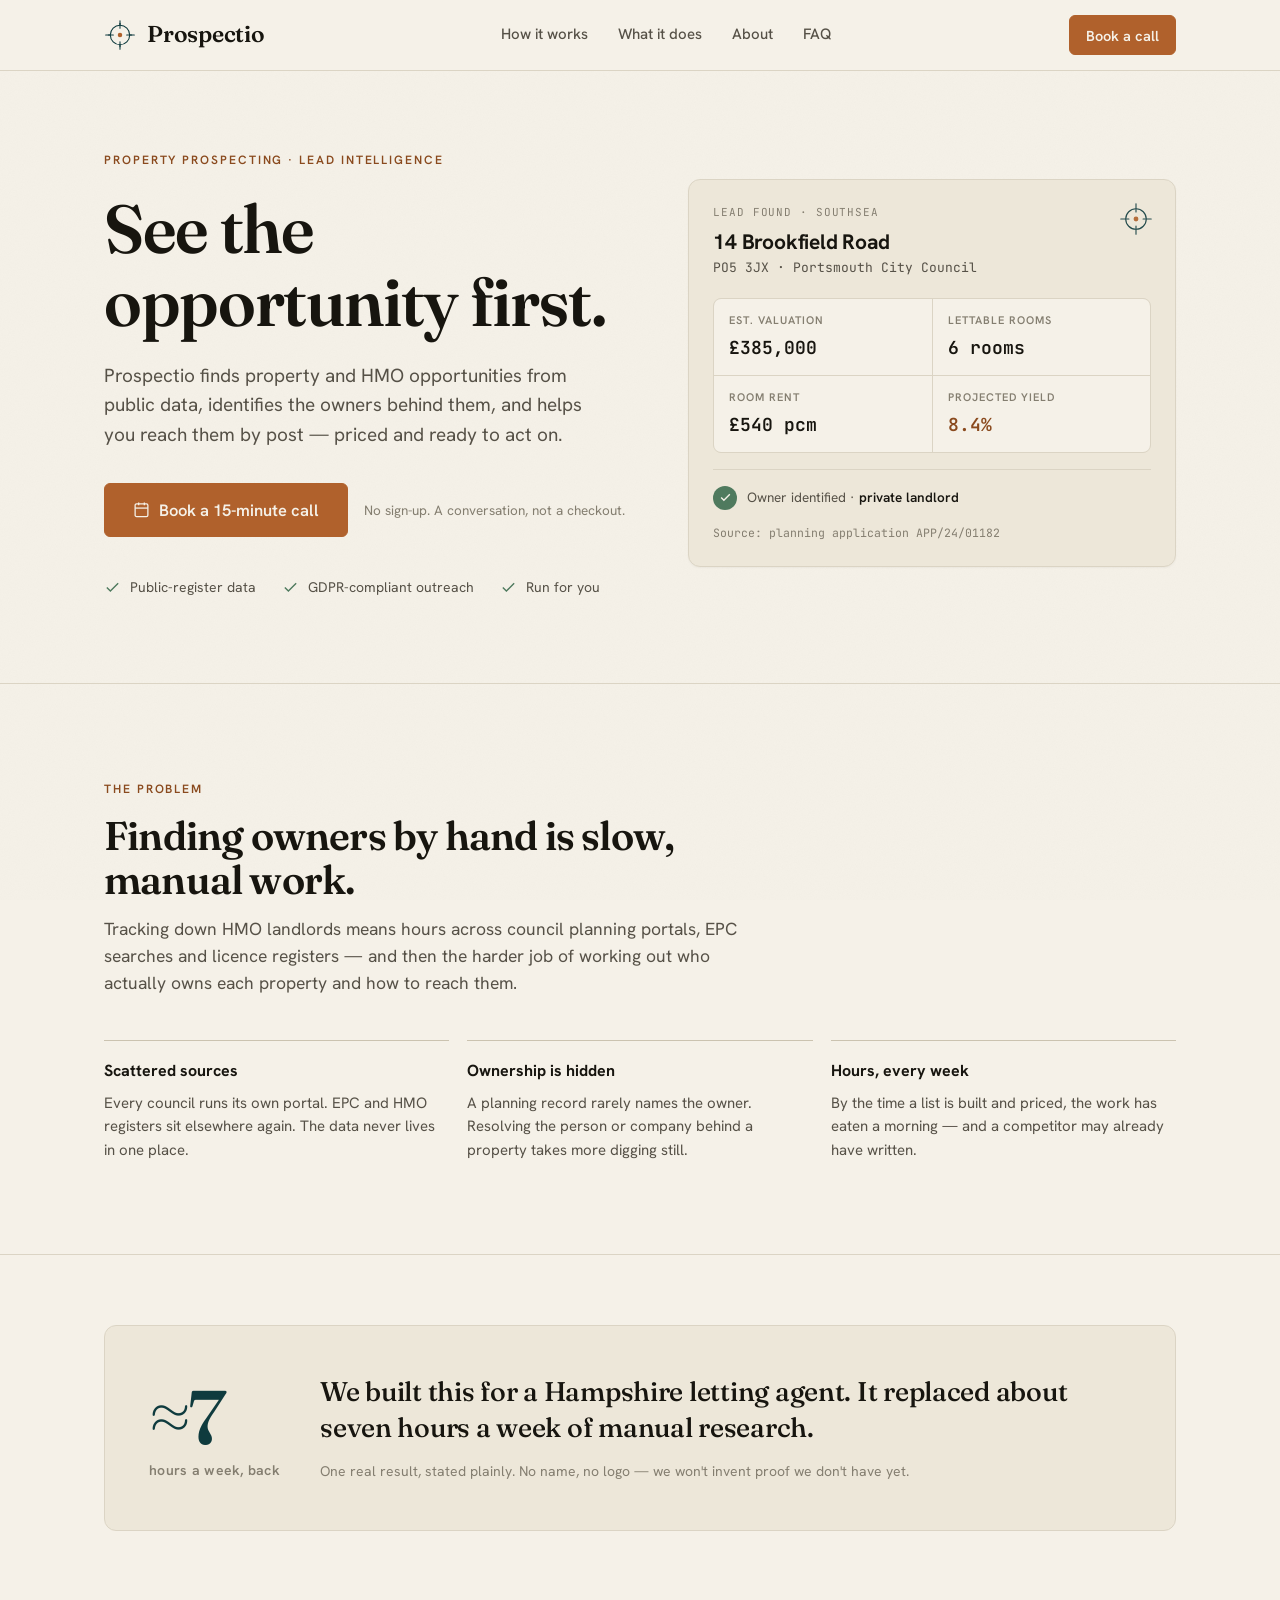
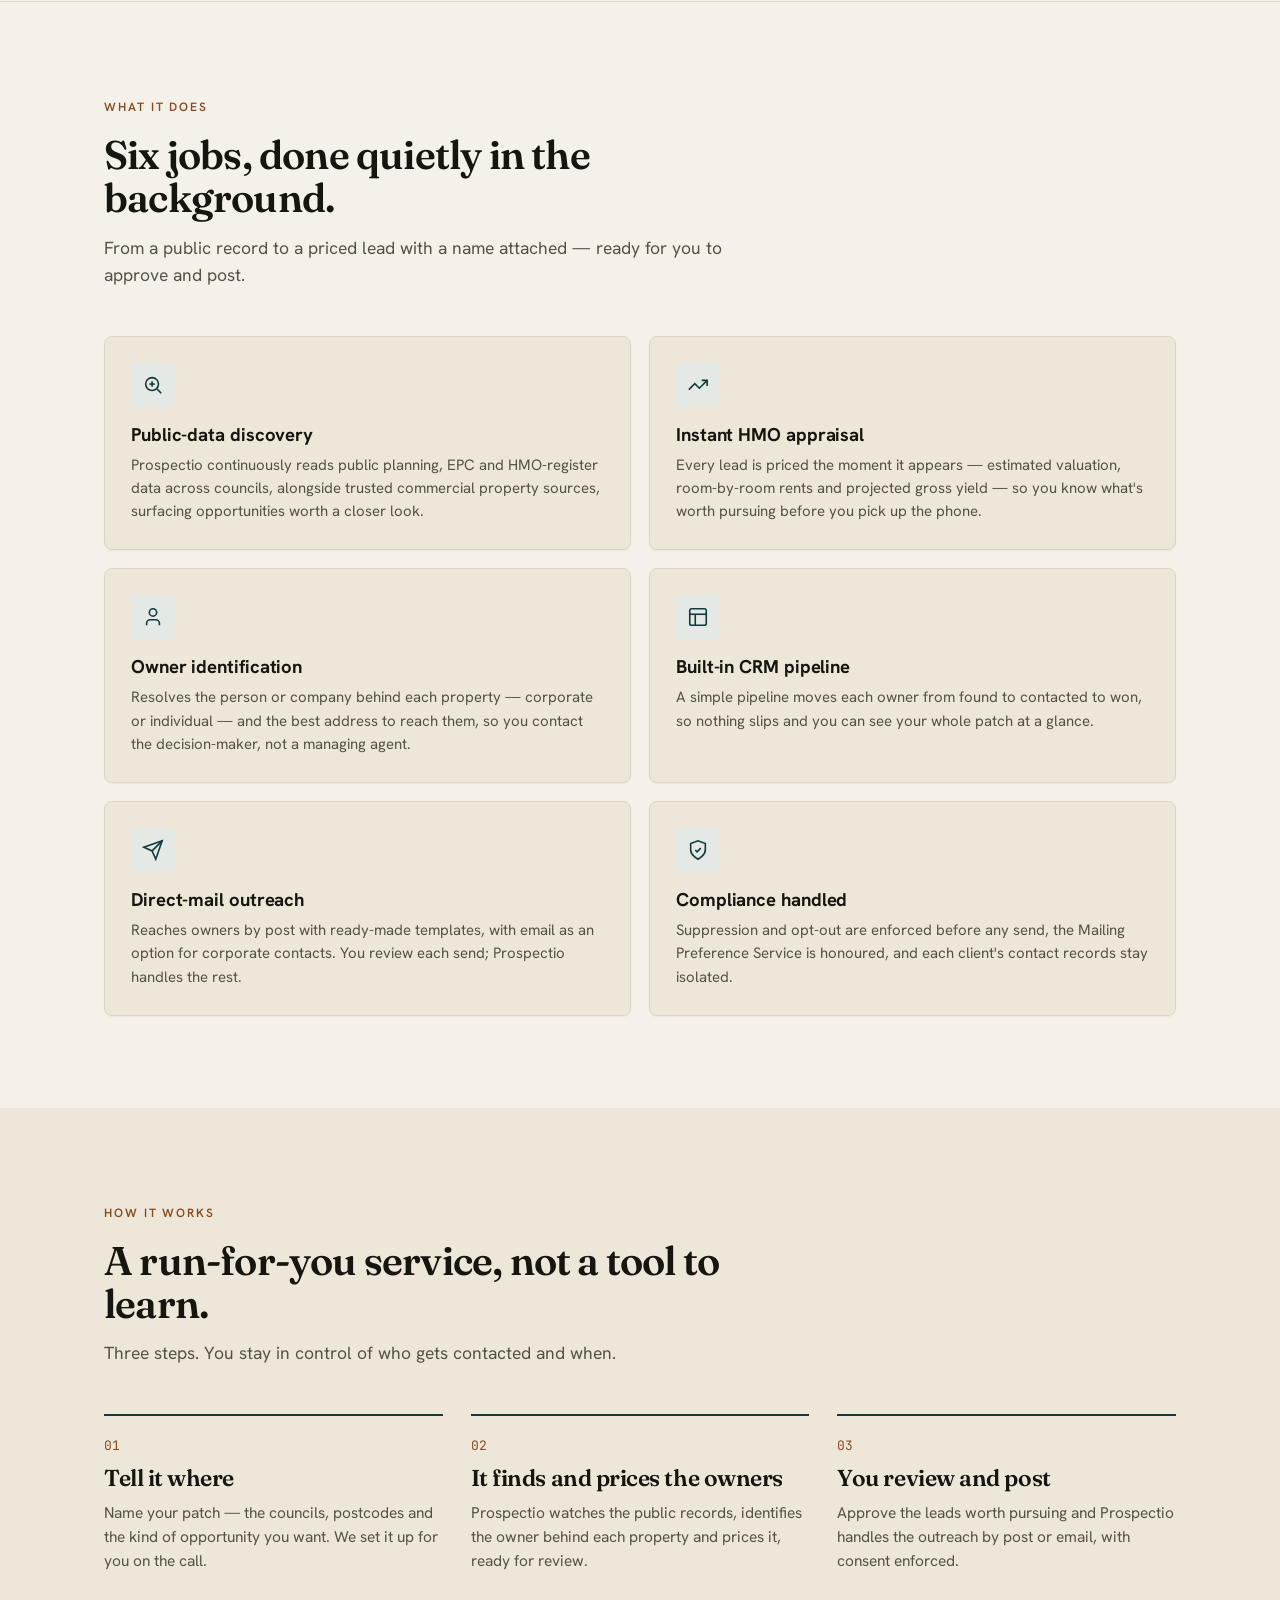
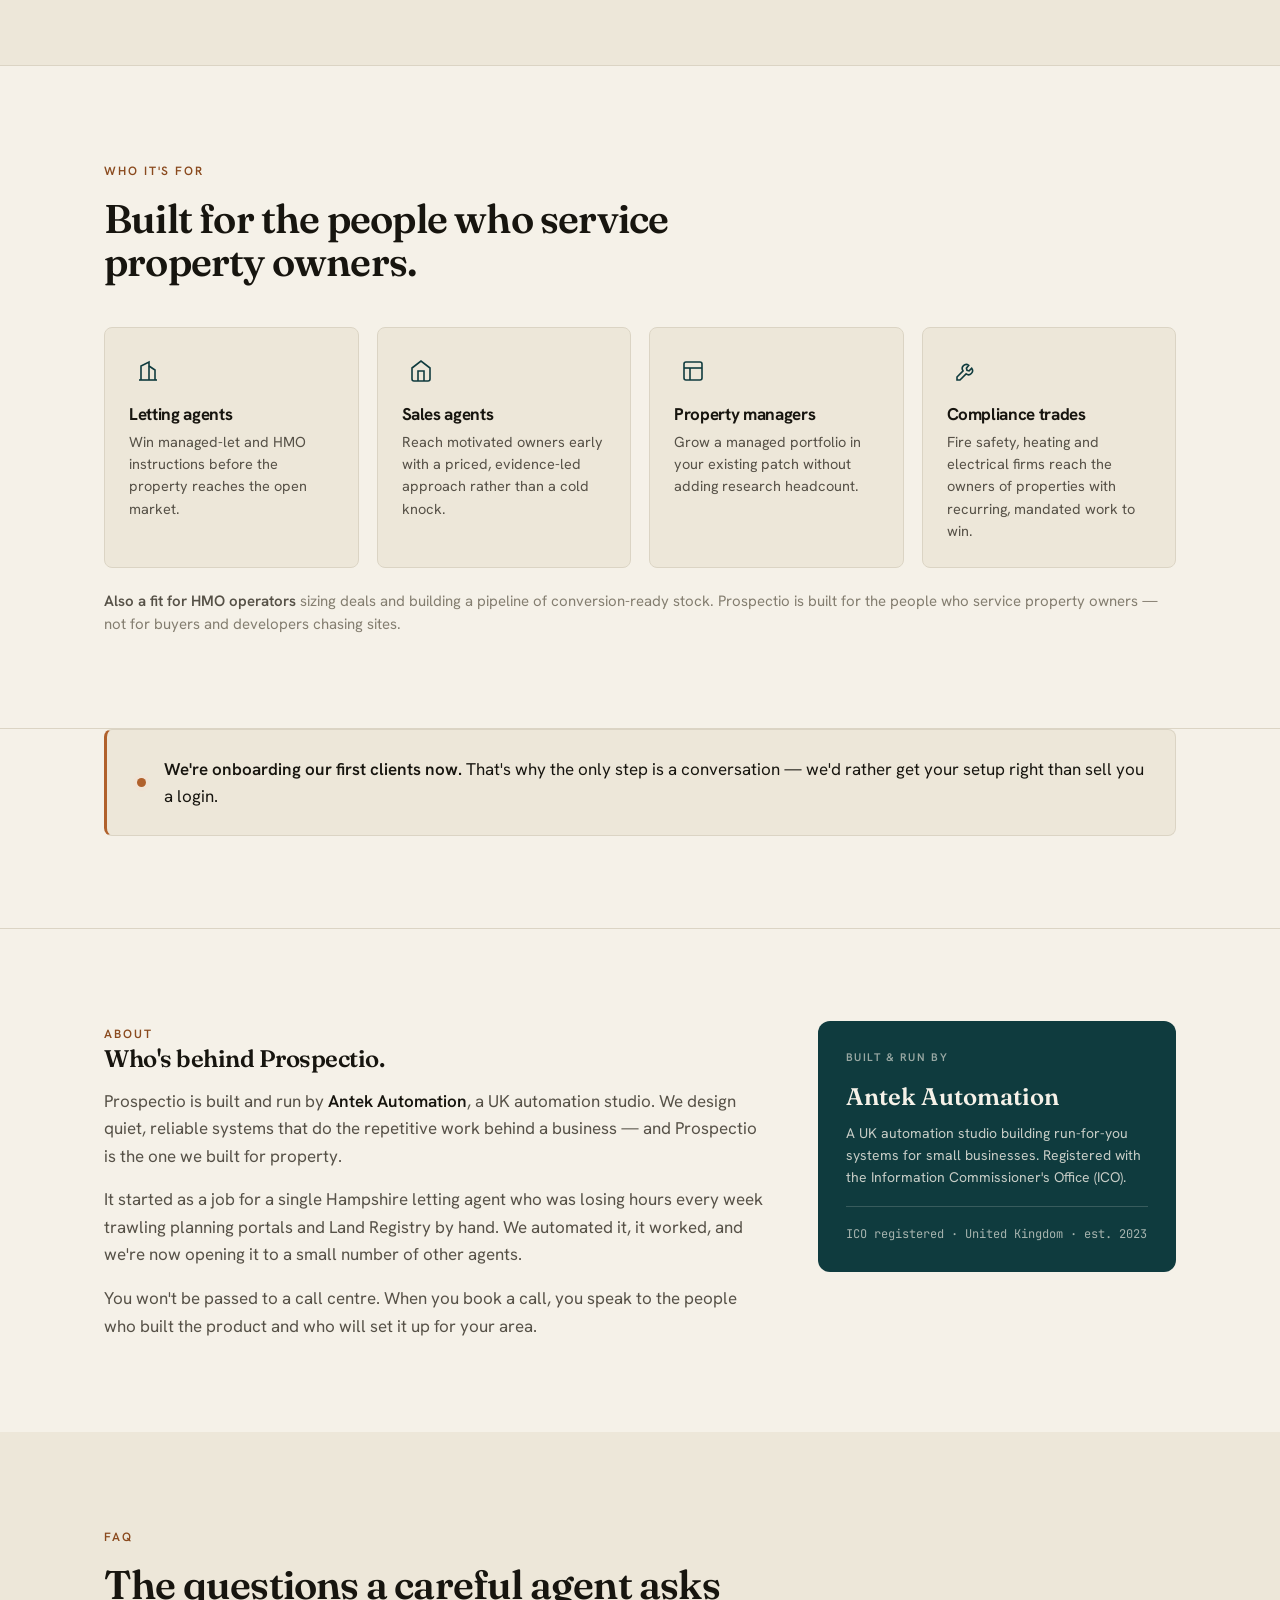
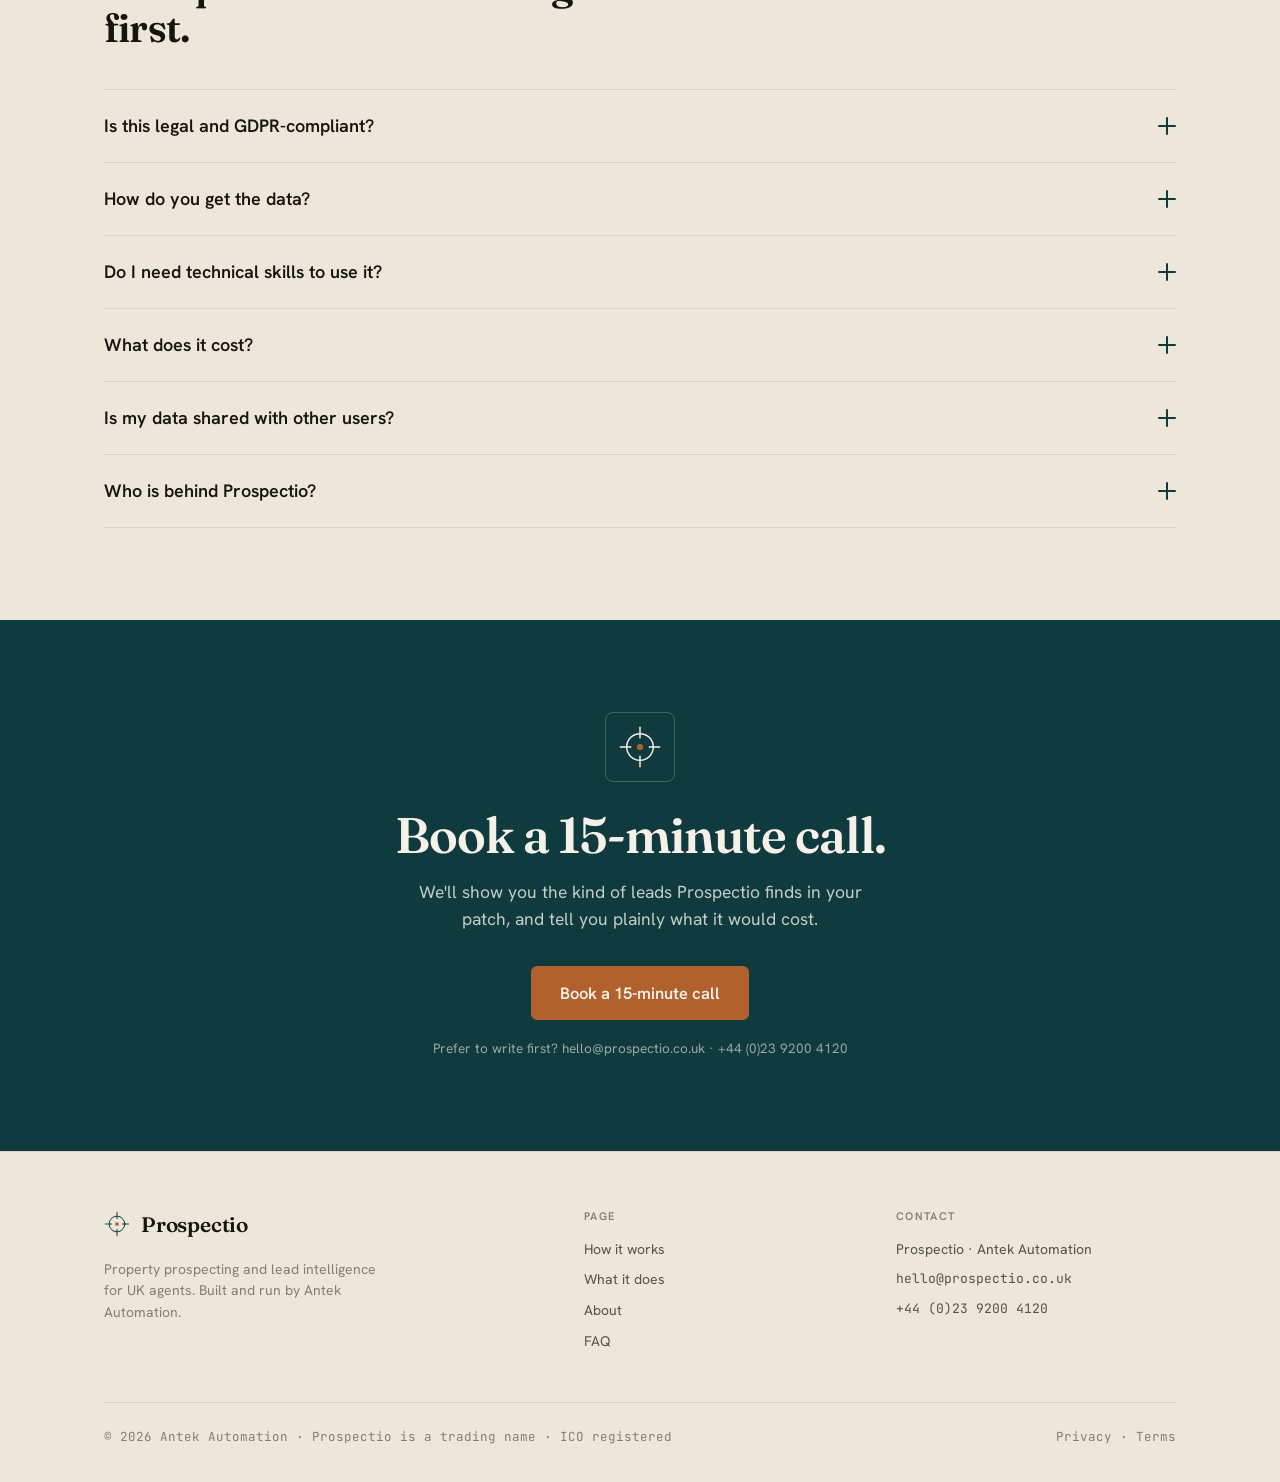
==== index.html @ ea90631b "feat: Prospectio landing page (prospectio.co.uk) Static, booking-led marketing site built from the P" ====
<!doctype html>
<html lang="en-GB">
<head>
<meta charset="utf-8">
<meta name="viewport" content="width=device-width, initial-scale=1">

<title>Prospectio — find and reach UK property owners</title>
<meta name="description" content="Prospectio finds UK property and HMO opportunities from public data, identifies the owners, and helps agents reach them by post. Book a 15-minute call.">
<link rel="canonical" href="https://prospectio.co.uk/">
<meta name="robots" content="index, follow">

<!-- Open Graph -->
<meta property="og:site_name" content="Prospectio">
<meta property="og:title" content="Prospectio — find and reach UK property owners">
<meta property="og:description" content="Prospectio finds property and HMO opportunities from public data, identifies the owners, and helps you reach them by post.">
<meta property="og:url" content="https://prospectio.co.uk/">
<meta property="og:type" content="website">
<meta property="og:image" content="https://prospectio.co.uk/og.png">
<meta property="og:locale" content="en_GB">
<!-- Twitter -->
<meta name="twitter:card" content="summary_large_image">
<meta name="twitter:title" content="Prospectio — find and reach UK property owners">
<meta name="twitter:description" content="Prospectio finds property and HMO opportunities from public data, identifies the owners, and helps you reach them by post.">
<meta name="twitter:image" content="https://prospectio.co.uk/og.png">

<link rel="icon" href="assets/favicon.svg" type="image/svg+xml">
<link rel="apple-touch-icon" href="assets/logo-stacked.svg">
<link rel="manifest" href="site.webmanifest">
<meta name="theme-color" content="#0F3B3E">
<link rel="stylesheet" href="styles.css">
<link rel="stylesheet" href="landing.css">

<!-- ===== Structured data: built to own branded search for "Prospectio" ===== -->
<script type="application/ld+json">
{
  "@context": "https://schema.org",
  "@graph": [
    {
      "@type": "Organization",
      "@id": "https://prospectio.co.uk/#organization",
      "name": "Prospectio",
      "url": "https://prospectio.co.uk/",
      "logo": "https://prospectio.co.uk/logo.png",
      "description": "Prospectio finds UK property and HMO opportunities from public data, identifies the owners, and helps agents reach them through postal and email outreach.",
      "contactPoint": {
        "@type": "ContactPoint",
        "contactType": "sales",
        "email": "hello@prospectio.co.uk",
        "telephone": "+44-23-9200-4120",
        "areaServed": "GB"
      },
      "parentOrganization": { "@id": "https://prospectio.co.uk/#antek" }
    },
    {
      "@type": "Organization",
      "@id": "https://prospectio.co.uk/#antek",
      "name": "Antek Automation",
      "description": "UK automation studio that builds run-for-you systems for small businesses. Builder and operator of Prospectio. Registered with the Information Commissioner's Office (ICO)."
    },
    {
      "@type": "WebSite",
      "@id": "https://prospectio.co.uk/#website",
      "url": "https://prospectio.co.uk/",
      "name": "Prospectio",
      "inLanguage": "en-GB",
      "publisher": { "@id": "https://prospectio.co.uk/#organization" }
    },
    {
      "@type": "SoftwareApplication",
      "name": "Prospectio",
      "applicationCategory": "BusinessApplication",
      "operatingSystem": "Web",
      "description": "Property prospecting and lead intelligence for UK letting and sales agents. Finds opportunities from public data, identifies owners, prices each one, and works them through a pipeline.",
      "publisher": { "@id": "https://prospectio.co.uk/#organization" }
    },
    {
      "@type": "FAQPage",
      "mainEntity": [
        { "@type": "Question", "name": "Is this legal and GDPR-compliant?", "acceptedAnswer": { "@type": "Answer", "text": "Yes. Outreach is postal-first under legitimate interest, with suppression and opt-out enforced. We honour the Mailing Preference Service and any do-not-contact request, and each client controls their own contact records." } },
        { "@type": "Question", "name": "How do you get the data?", "acceptedAnswer": { "@type": "Answer", "text": "From public registers — council planning applications, EPC records and HMO licence registers — combined with licensed commercial property data. We don't scrape private accounts or buy lists of dubious provenance." } },
        { "@type": "Question", "name": "Do I need technical skills to use it?", "acceptedAnswer": { "@type": "Answer", "text": "No. Prospectio is run for you. You tell us the areas and the kind of opportunity you want; it finds and prices them and prepares the outreach. You review and approve." } },
        { "@type": "Question", "name": "What does it cost?", "acceptedAnswer": { "@type": "Answer", "text": "Pricing is set per client, based on your area, volume and channels. That's why the only step here is a short call — we'll talk through what you need and quote it plainly. No hidden tiers." } },
        { "@type": "Question", "name": "Is my data shared with other users?", "acceptedAnswer": { "@type": "Answer", "text": "No. Each client is isolated. Your leads, your contacts and your outreach history are yours alone and are never pooled or resold." } },
        { "@type": "Question", "name": "Who is behind Prospectio?", "acceptedAnswer": { "@type": "Answer", "text": "Prospectio is built and run by Antek Automation, a UK automation studio, registered with the ICO. You'll deal with the people who built it." } }
      ]
    },
    {
      "@type": "WebPage",
      "@id": "https://prospectio.co.uk/#webpage",
      "url": "https://prospectio.co.uk/",
      "name": "Prospectio — find and reach UK property owners",
      "about": { "@id": "https://prospectio.co.uk/#organization" },
      "isPartOf": { "@id": "https://prospectio.co.uk/#website" },
      "primaryImageOfPage": "https://prospectio.co.uk/og.png",
      "breadcrumb": { "@id": "https://prospectio.co.uk/#breadcrumb" }
    },
    {
      "@type": "BreadcrumbList",
      "@id": "https://prospectio.co.uk/#breadcrumb",
      "itemListElement": [
        { "@type": "ListItem", "position": 1, "name": "Home", "item": "https://prospectio.co.uk/" }
      ]
    }
  ]
}
</script>
</head>
<body>

<!-- ===================== HEADER ===================== -->
<header class="site-header">
  <div class="wrap">
    <a class="brand" href="#top" aria-label="Prospectio home">
      <svg width="32" height="32" viewBox="0 0 48 48" fill="none" aria-hidden="true">
        <g stroke="#0F3B3E" stroke-width="1.6" stroke-linecap="round">
          <circle cx="24" cy="24" r="14.5"/>
          <line x1="24" y1="2.5" x2="24" y2="14"/><line x1="24" y1="34" x2="24" y2="45.5"/>
          <line x1="2.5" y1="24" x2="14" y2="24"/><line x1="34" y1="24" x2="45.5" y2="24"/>
          <line x1="24" y1="6.5" x2="24" y2="9.5"/><line x1="24" y1="38.5" x2="24" y2="41.5"/>
          <line x1="6.5" y1="24" x2="9.5" y2="24"/><line x1="38.5" y1="24" x2="41.5" y2="24"/>
        </g>
        <circle cx="24" cy="24" r="3.4" fill="#B0612C"/>
      </svg>
      <span class="wordmark">Prospectio</span>
    </a>
    <nav class="nav-links" aria-label="Primary">
      <a href="#how">How it works</a>
      <a href="#what">What it does</a>
      <a href="#about">About</a>
      <a href="#faq">FAQ</a>
    </nav>
    <div class="header-cta">
      <button class="btn btn-cta btn-sm" data-book>Book a call</button>
      <button class="nav-toggle" id="navToggle" aria-label="Open menu" aria-expanded="false">
        <svg viewBox="0 0 24 24" fill="none" stroke-width="1.8"><line x1="3" y1="7" x2="21" y2="7"/><line x1="3" y1="12" x2="21" y2="12"/><line x1="3" y1="17" x2="21" y2="17"/></svg>
      </button>
    </div>
  </div>
  <div class="mobile-nav" id="mobileNav">
    <nav aria-label="Mobile">
      <a href="#how">How it works</a>
      <a href="#what">What it does</a>
      <a href="#about">About</a>
      <a href="#faq">FAQ</a>
      <button class="btn btn-cta" data-book>Book a 15-minute call</button>
    </nav>
  </div>
</header>

<main id="top">

  <!-- ===================== HERO ===================== -->
  <section class="hero">
    <div class="wrap">
      <div>
        <span class="eyebrow">Property prospecting · lead intelligence</span>
        <h1>See the opportunity first.</h1>
        <p class="sub">Prospectio finds property and HMO opportunities from public data, identifies the owners behind them, and helps you reach them by post — priced and ready to act on.</p>
        <div class="hero-actions">
          <button class="btn btn-cta btn-lg" data-book>
            <svg viewBox="0 0 24 24" fill="none" stroke="currentColor" stroke-width="1.8"><rect x="3" y="4" width="18" height="18" rx="2"/><line x1="16" y1="2" x2="16" y2="6"/><line x1="8" y1="2" x2="8" y2="6"/><line x1="3" y1="10" x2="21" y2="10"/></svg>
            Book a 15-minute call
          </button>
          <span class="note">No sign-up. A conversation, not a checkout.</span>
        </div>
        <div class="reassure">
          <span class="item"><svg viewBox="0 0 24 24" fill="none" stroke="currentColor" stroke-width="2"><polyline points="20 6 9 17 4 12"/></svg> Public-register data</span>
          <span class="item"><svg viewBox="0 0 24 24" fill="none" stroke="currentColor" stroke-width="2"><polyline points="20 6 9 17 4 12"/></svg> GDPR-compliant outreach</span>
          <span class="item"><svg viewBox="0 0 24 24" fill="none" stroke="currentColor" stroke-width="2"><polyline points="20 6 9 17 4 12"/></svg> Run for you</span>
        </div>
      </div>

      <!-- product preview: a real lead card, not a screenshot -->
      <div class="hero-order-card">
        <article class="lead-card" aria-label="Example lead">
          <svg class="card-mark" viewBox="0 0 48 48" fill="none" aria-hidden="true">
            <g stroke="#0F3B3E" stroke-width="1.6" stroke-linecap="round">
              <circle cx="24" cy="24" r="14.5"/>
              <line x1="24" y1="2.5" x2="24" y2="14"/><line x1="24" y1="34" x2="24" y2="45.5"/>
              <line x1="2.5" y1="24" x2="14" y2="24"/><line x1="34" y1="24" x2="45.5" y2="24"/>
            </g>
            <circle cx="24" cy="24" r="3.4" fill="#B0612C"/>
          </svg>
          <div class="lc-eyebrow">Lead found · Southsea</div>
          <h3>14 Brookfield Road</h3>
          <div class="lc-postcode">PO5 3JX · Portsmouth City Council</div>
          <div class="lc-grid">
            <div class="lc-cell"><div class="k">Est. valuation</div><div class="v">£385,000</div></div>
            <div class="lc-cell"><div class="k">Lettable rooms</div><div class="v">6 rooms</div></div>
            <div class="lc-cell"><div class="k">Room rent</div><div class="v">£540 pcm</div></div>
            <div class="lc-cell"><div class="k">Projected yield</div><div class="v copper">8.4%</div></div>
          </div>
          <div class="lc-owner">
            <span class="badge"><svg viewBox="0 0 24 24" fill="none" stroke="currentColor"><polyline points="20 6 9 17 4 12"/></svg></span>
            <span class="txt">Owner identified · <b>private landlord</b></span>
          </div>
          <div class="lc-source">Source: planning application APP/24/01182</div>
        </article>
      </div>
    </div>
  </section>

  <!-- ===================== THE PROBLEM ===================== -->
  <section id="problem" class="section-divider" aria-labelledby="problem-h">
    <div class="wrap">
      <div class="section-head">
        <span class="eyebrow">The problem</span>
        <h2 id="problem-h">Finding owners by hand is slow, manual work.</h2>
        <p>Tracking down HMO landlords means hours across council planning portals, EPC searches and licence registers — and then the harder job of working out who actually owns each property and how to reach them.</p>
      </div>
      <div class="problem-row">
        <div class="problem-item">
          <div class="ph">Scattered sources</div>
          <p>Every council runs its own portal. EPC and HMO registers sit elsewhere again. The data never lives in one place.</p>
        </div>
        <div class="problem-item">
          <div class="ph">Ownership is hidden</div>
          <p>A planning record rarely names the owner. Resolving the person or company behind a property takes more digging still.</p>
        </div>
        <div class="problem-item">
          <div class="ph">Hours, every week</div>
          <p>By the time a list is built and priced, the work has eaten a morning — and a competitor may already have written.</p>
        </div>
      </div>
    </div>
  </section>

  <!-- ===================== PROOF POINT ===================== -->
  <section class="proof section-divider" aria-label="Result">
    <div class="wrap">
      <div class="inset">
        <div class="figure">≈7<small>hours a week, back</small></div>
        <div>
          <blockquote>We built this for a Hampshire letting agent. It replaced about seven hours a week of manual research.</blockquote>
          <p class="attrib">One real result, stated plainly. No name, no logo — we won't invent proof we don't have yet.</p>
        </div>
      </div>
    </div>
  </section>

  <!-- ===================== WHAT IT DOES ===================== -->
  <section id="what" class="section-divider" aria-labelledby="what-h">
    <div class="wrap">
      <div class="section-head">
        <span class="eyebrow">What it does</span>
        <h2 id="what-h">Six jobs, done quietly in the background.</h2>
        <p>From a public record to a priced lead with a name attached — ready for you to approve and post.</p>
      </div>
      <div class="cap-grid">
        <div class="cap">
          <span class="ico"><svg viewBox="0 0 24 24"><circle cx="11" cy="11" r="7"/><line x1="16.5" y1="16.5" x2="21" y2="21"/><line x1="11" y1="8" x2="11" y2="14"/><line x1="8" y1="11" x2="14" y2="11"/></svg></span>
          <h3>Public-data discovery</h3>
          <p>Prospectio continuously reads public planning, EPC and HMO-register data across councils, alongside trusted commercial property sources, surfacing opportunities worth a closer look.</p>
        </div>
        <div class="cap">
          <span class="ico"><svg viewBox="0 0 24 24"><polyline points="22 7 13.5 15.5 8.5 10.5 2 17"/><polyline points="16 7 22 7 22 13"/></svg></span>
          <h3>Instant HMO appraisal</h3>
          <p>Every lead is priced the moment it appears — estimated valuation, room-by-room rents and projected gross yield — so you know what's worth pursuing before you pick up the phone.</p>
        </div>
        <div class="cap">
          <span class="ico"><svg viewBox="0 0 24 24"><path d="M19 21v-2a4 4 0 0 0-4-4H9a4 4 0 0 0-4 4v2"/><circle cx="12" cy="7" r="4"/></svg></span>
          <h3>Owner identification</h3>
          <p>Resolves the person or company behind each property — corporate or individual — and the best address to reach them, so you contact the decision-maker, not a managing agent.</p>
        </div>
        <div class="cap">
          <span class="ico"><svg viewBox="0 0 24 24"><rect x="3" y="3" width="18" height="18" rx="2"/><path d="M3 9h18"/><path d="M9 21V9"/></svg></span>
          <h3>Built-in CRM pipeline</h3>
          <p>A simple pipeline moves each owner from found to contacted to won, so nothing slips and you can see your whole patch at a glance.</p>
        </div>
        <div class="cap">
          <span class="ico"><svg viewBox="0 0 24 24"><line x1="22" y1="2" x2="11" y2="13"/><polygon points="22 2 15 22 11 13 2 9 22 2"/></svg></span>
          <h3>Direct-mail outreach</h3>
          <p>Reaches owners by post with ready-made templates, with email as an option for corporate contacts. You review each send; Prospectio handles the rest.</p>
        </div>
        <div class="cap">
          <span class="ico"><svg viewBox="0 0 24 24"><path d="M12 22s8-4 8-10V5l-8-3-8 3v7c0 6 8 10 8 10z"/><polyline points="9 12 11 14 15 10"/></svg></span>
          <h3>Compliance handled</h3>
          <p>Suppression and opt-out are enforced before any send, the Mailing Preference Service is honoured, and each client's contact records stay isolated.</p>
        </div>
      </div>
    </div>
  </section>

  <!-- ===================== HOW IT WORKS ===================== -->
  <section id="how" class="how" aria-labelledby="how-h">
    <div class="wrap">
      <div class="section-head">
        <span class="eyebrow">How it works</span>
        <h2 id="how-h">A run-for-you service, not a tool to learn.</h2>
        <p>Three steps. You stay in control of who gets contacted and when.</p>
      </div>
      <div class="steps">
        <div class="step">
          <div class="num">01</div>
          <h3>Tell it where</h3>
          <p>Name your patch — the councils, postcodes and the kind of opportunity you want. We set it up for you on the call.</p>
        </div>
        <div class="step">
          <div class="num">02</div>
          <h3>It finds and prices the owners</h3>
          <p>Prospectio watches the public records, identifies the owner behind each property and prices it, ready for review.</p>
        </div>
        <div class="step">
          <div class="num">03</div>
          <h3>You review and post</h3>
          <p>Approve the leads worth pursuing and Prospectio handles the outreach by post or email, with consent enforced.</p>
        </div>
      </div>
    </div>
  </section>

  <!-- ===================== WHO IT'S FOR ===================== -->
  <section class="section-divider" aria-labelledby="who-h">
    <div class="wrap">
      <div class="section-head">
        <span class="eyebrow">Who it's for</span>
        <h2 id="who-h">Built for the people who service property owners.</h2>
      </div>
      <div class="who-grid">
        <div class="who-card">
          <span class="ico"><svg viewBox="0 0 24 24" fill="none" stroke="currentColor"><path d="M3 21h18"/><path d="M5 21V7l8-4v18"/><path d="M19 21V11l-6-4"/><line x1="9" y1="9" x2="9" y2="9.01"/><line x1="9" y1="13" x2="9" y2="13.01"/></svg></span>
          <h3>Letting agents</h3>
          <p>Win managed-let and HMO instructions before the property reaches the open market.</p>
        </div>
        <div class="who-card">
          <span class="ico"><svg viewBox="0 0 24 24" fill="none" stroke="currentColor"><path d="m3 9 9-7 9 7v11a2 2 0 0 1-2 2H5a2 2 0 0 1-2-2z"/><polyline points="9 22 9 12 15 12 15 22"/></svg></span>
          <h3>Sales agents</h3>
          <p>Reach motivated owners early with a priced, evidence-led approach rather than a cold knock.</p>
        </div>
        <div class="who-card">
          <span class="ico"><svg viewBox="0 0 24 24" fill="none" stroke="currentColor"><rect x="3" y="3" width="18" height="18" rx="2"/><path d="M3 9h18"/><path d="M9 21V9"/></svg></span>
          <h3>Property managers</h3>
          <p>Grow a managed portfolio in your existing patch without adding research headcount.</p>
        </div>
        <div class="who-card">
          <span class="ico"><svg viewBox="0 0 24 24" fill="none" stroke="currentColor"><path d="M14.7 6.3a4 4 0 0 0-5.6 5.6L3 18v3h3l6.1-6.1a4 4 0 0 0 5.6-5.6l-2.6 2.6-2.1-.6-.6-2.1z"/></svg></span>
          <h3>Compliance trades</h3>
          <p>Fire safety, heating and electrical firms reach the owners of properties with recurring, mandated work to win.</p>
        </div>
      </div>
      <p class="who-secondary"><b>Also a fit for HMO operators</b> sizing deals and building a pipeline of conversion-ready stock. Prospectio is built for the people who service property owners — not for buyers and developers chasing sites.</p>
    </div>
  </section>

  <!-- ===================== HONEST STATUS ===================== -->
  <section class="section-divider" style="padding-top:0;" aria-label="Status">
    <div class="wrap">
      <div class="status-band">
        <span class="dot" aria-hidden="true"></span>
        <p><b>We're onboarding our first clients now.</b> That's why the only step is a conversation — we'd rather get your setup right than sell you a login.</p>
      </div>
    </div>
  </section>

  <!-- ===================== ABOUT ===================== -->
  <section id="about" class="about section-divider" aria-labelledby="about-h">
    <div class="wrap">
      <div class="about-body">
        <span class="eyebrow">About</span>
        <h2 id="about-h">Who's behind Prospectio.</h2>
        <p>Prospectio is built and run by <b>Antek Automation</b>, a UK automation studio. We design quiet, reliable systems that do the repetitive work behind a business — and Prospectio is the one we built for property.</p>
        <p>It started as a job for a single Hampshire letting agent who was losing hours every week trawling planning portals and Land Registry by hand. We automated it, it worked, and we're now opening it to a small number of other agents.</p>
        <p>You won't be passed to a call centre. When you book a call, you speak to the people who built the product and who will set it up for your area.</p>
      </div>
      <aside class="about-card" aria-label="Company">
        <div class="label">Built &amp; run by</div>
        <div class="name">Antek Automation</div>
        <div class="meta">A UK automation studio building run-for-you systems for small businesses. Registered with the Information Commissioner's Office (ICO).</div>
        <div class="reg">ICO registered · United Kingdom · est. 2023</div>
      </aside>
    </div>
  </section>

  <!-- ===================== FAQ ===================== -->
  <section id="faq" class="faq" aria-labelledby="faq-h">
    <div class="wrap">
      <div class="section-head">
        <span class="eyebrow">FAQ</span>
        <h2 id="faq-h">The questions a careful agent asks first.</h2>
      </div>
      <div class="faq-list">
        <details class="faq-item">
          <summary>Is this legal and GDPR-compliant?<span class="marker" aria-hidden="true"></span></summary>
          <div class="answer">Yes. Outreach is postal-first under legitimate interest, with suppression and opt-out enforced. We honour the Mailing Preference Service and any do-not-contact request, and each client controls their own contact records.</div>
        </details>
        <details class="faq-item">
          <summary>How do you get the data?<span class="marker" aria-hidden="true"></span></summary>
          <div class="answer">From public registers — council planning applications, EPC records and HMO licence registers — combined with licensed commercial property data. We don't scrape private accounts or buy lists of dubious provenance.</div>
        </details>
        <details class="faq-item">
          <summary>Do I need technical skills to use it?<span class="marker" aria-hidden="true"></span></summary>
          <div class="answer">No. Prospectio is run for you. You tell us the areas and the kind of opportunity you want; it finds and prices them and prepares the outreach. You review and approve.</div>
        </details>
        <details class="faq-item">
          <summary>What does it cost?<span class="marker" aria-hidden="true"></span></summary>
          <div class="answer">Pricing is set per client, based on your area, volume and channels. That's why the only step here is a short call — we'll talk through what you need and quote it plainly. No hidden tiers.</div>
        </details>
        <details class="faq-item">
          <summary>Is my data shared with other users?<span class="marker" aria-hidden="true"></span></summary>
          <div class="answer">No. Each client is isolated. Your leads, your contacts and your outreach history are yours alone and are never pooled or resold.</div>
        </details>
        <details class="faq-item">
          <summary>Who is behind Prospectio?<span class="marker" aria-hidden="true"></span></summary>
          <div class="answer">Prospectio is built and run by <a href="#about">Antek Automation</a>, a UK automation studio, registered with the ICO. You'll deal with the people who built it.</div>
        </details>
      </div>
    </div>
  </section>

  <!-- ===================== CLOSING CTA ===================== -->
  <section class="closing" aria-labelledby="cta-h">
    <div class="wrap">
      <span class="mark-wrap">
        <svg width="44" height="44" viewBox="0 0 48 48" fill="none" aria-hidden="true">
          <g stroke="#F5F1E8" stroke-width="1.6" stroke-linecap="round">
            <circle cx="24" cy="24" r="14.5"/>
            <line x1="24" y1="2.5" x2="24" y2="14"/><line x1="24" y1="34" x2="24" y2="45.5"/>
            <line x1="2.5" y1="24" x2="14" y2="24"/><line x1="34" y1="24" x2="45.5" y2="24"/>
          </g>
          <circle cx="24" cy="24" r="3.4" fill="#B0612C"/>
        </svg>
      </span>
      <h2 id="cta-h">Book a 15-minute call.</h2>
      <p>We'll show you the kind of leads Prospectio finds in your patch, and tell you plainly what it would cost.</p>
      <button class="btn btn-cta btn-lg" data-book>Book a 15-minute call</button>
      <p class="micro">Prefer to write first? hello@prospectio.co.uk · +44 (0)23 9200 4120</p>
    </div>
  </section>

</main>

<!-- ===================== FOOTER ===================== -->
<footer class="site-footer">
  <div class="wrap">
    <div class="footer-top">
      <div class="footer-brand">
        <div class="brand">
          <svg width="26" height="26" viewBox="0 0 48 48" fill="none" aria-hidden="true">
            <g stroke="#0F3B3E" stroke-width="1.8" stroke-linecap="round">
              <circle cx="24" cy="24" r="14.5"/>
              <line x1="24" y1="2.5" x2="24" y2="14"/><line x1="24" y1="34" x2="24" y2="45.5"/>
              <line x1="2.5" y1="24" x2="14" y2="24"/><line x1="34" y1="24" x2="45.5" y2="24"/>
            </g>
            <circle cx="24" cy="24" r="3.4" fill="#B0612C"/>
          </svg>
          <span class="wordmark">Prospectio</span>
        </div>
        <p>Property prospecting and lead intelligence for UK agents. Built and run by Antek Automation.</p>
      </div>
      <div class="footer-col">
        <h4>Page</h4>
        <a href="#how">How it works</a>
        <a href="#what">What it does</a>
        <a href="#about">About</a>
        <a href="#faq">FAQ</a>
      </div>
      <div class="footer-col">
        <h4>Contact</h4>
        <span class="nap">Prospectio · Antek Automation</span>
        <a class="nap mono" href="mailto:hello@prospectio.co.uk">hello@prospectio.co.uk</a>
        <a class="nap mono" href="tel:+442392004120">+44 (0)23 9200 4120</a>
      </div>
    </div>
    <div class="footer-bottom">
      <span>© 2026 Antek Automation · Prospectio is a trading name · ICO registered</span>
      <span><a href="privacy.html">Privacy</a> · <a href="terms.html">Terms</a></span>
    </div>
  </div>
</footer>

<!-- ===================== BOOKING MODAL (scheduler placeholder) ===================== -->
<div class="modal-backdrop" id="bookModal" role="dialog" aria-modal="true" aria-labelledby="bm-title" aria-hidden="true">
  <div class="modal">
    <div class="modal-head">
      <div class="t">
        <svg width="30" height="30" viewBox="0 0 48 48" fill="none" aria-hidden="true">
          <g stroke="#0F3B3E" stroke-width="1.8" stroke-linecap="round"><circle cx="24" cy="24" r="14.5"/><line x1="24" y1="3" x2="24" y2="13"/><line x1="24" y1="35" x2="24" y2="45"/><line x1="3" y1="24" x2="13" y2="24"/><line x1="35" y1="24" x2="45" y2="24"/></g>
          <circle cx="24" cy="24" r="3.4" fill="#B0612C"/>
        </svg>
        <div>
          <div class="ttl" id="bm-title">Book a 15-minute call</div>
          <div class="sub">With the team behind Prospectio · 15 min</div>
        </div>
      </div>
      <button class="modal-close" id="modalClose" aria-label="Close">
        <svg viewBox="0 0 24 24" fill="none" stroke-width="1.8"><line x1="6" y1="6" x2="18" y2="18"/><line x1="18" y1="6" x2="6" y2="18"/></svg>
      </button>
    </div>
    <div class="modal-body">
      <iframe class="cal-embed" title="Book a 15-minute call with Prospectio" src="https://meet.brevo.com/andy-norman/borderless" frameborder="0" loading="lazy"></iframe>
    </div>
  </div>
</div>

<script>
  // Booking modal
  var modal = document.getElementById('bookModal');
  var lastFocus = null;
  function openModal() { lastFocus = document.activeElement; modal.classList.add('open'); modal.setAttribute('aria-hidden', 'false'); document.getElementById('modalClose').focus(); }
  function closeModal() { modal.classList.remove('open'); modal.setAttribute('aria-hidden', 'true'); if (lastFocus) lastFocus.focus(); }
  document.querySelectorAll('[data-book]').forEach(function (b) { b.addEventListener('click', openModal); });
  document.getElementById('modalClose').addEventListener('click', closeModal);
  modal.addEventListener('click', function (e) { if (e.target === modal) closeModal(); });
  document.addEventListener('keydown', function (e) { if (e.key === 'Escape' && modal.classList.contains('open')) closeModal(); });

  // Mobile nav
  var toggle = document.getElementById('navToggle');
  var mnav = document.getElementById('mobileNav');
  toggle.addEventListener('click', function () {
    var open = mnav.classList.toggle('open');
    toggle.setAttribute('aria-expanded', open ? 'true' : 'false');
  });
  mnav.querySelectorAll('a').forEach(function (a) { a.addEventListener('click', function () { mnav.classList.remove('open'); toggle.setAttribute('aria-expanded', 'false'); }); });
</script>
</body>
</html>
---- styles.css ----
/* Prospectio Design System — global entry point.
   Consumers link THIS file. It is a manifest of @imports only. */

@import url("tokens/fonts.css");
@import url("tokens/colors.css");
@import url("tokens/typography.css");
@import url("tokens/spacing.css");
---- landing.css ----
/* Prospectio landing page — prospectio.co.uk
   Editorial-modern marketing site. Inherits brand tokens from ./styles.css. */

*, *::before, *::after { box-sizing: border-box; }
html { scroll-behavior: smooth; }
@media (prefers-reduced-motion: reduce) { html { scroll-behavior: auto; } }

body {
  margin: 0;
  background: var(--paper);
  color: var(--ink);
  font-family: var(--font-ui);
  font-size: 16px;
  line-height: 1.55;
  -webkit-font-smoothing: antialiased;
  text-rendering: optimizeLegibility;
}

/* subtle paper grain over everything */
body::before {
  content: "";
  position: fixed;
  inset: 0;
  background-image: var(--grain);
  pointer-events: none;
  z-index: 1;
}
body > * { position: relative; z-index: 2; }

a { color: var(--petrol); text-decoration: none; }
a:hover { color: var(--petrol-light); }
h1, h2, h3 { margin: 0; font-family: var(--font-display); font-weight: 600; letter-spacing: -0.02em; line-height: 1.08; }
p { margin: 0; }
img, svg { display: block; }

:focus-visible { outline: 2px solid var(--petrol); outline-offset: 2px; border-radius: 3px; }

.wrap { max-width: 1120px; margin: 0 auto; padding: 0 24px; }
.mono { font-family: var(--font-mono); font-variant-numeric: tabular-nums; }

/* ---- Eyebrow ---- */
.eyebrow {
  font-size: 12px; font-weight: 600; text-transform: uppercase;
  letter-spacing: 0.16em; color: var(--copper-dark);
}
.eyebrow.muted { color: var(--text-muted); }

/* ---- Buttons ---- */
.btn {
  display: inline-flex; align-items: center; justify-content: center; gap: 9px;
  height: 48px; padding: 0 22px; border-radius: var(--radius-sm);
  font-family: var(--font-ui); font-size: 15.5px; font-weight: 600;
  cursor: pointer; white-space: nowrap; border: 1px solid transparent;
  transition: background 120ms ease, border-color 120ms ease, color 120ms ease;
}
.btn svg { width: 17px; height: 17px; }
.btn-cta { background: var(--copper); color: var(--paper); border-color: var(--copper); }
.btn-cta:hover { background: #9C5526; border-color: #9C5526; color: var(--paper); }
.btn-petrol { background: var(--petrol); color: var(--paper); border-color: var(--petrol); }
.btn-petrol:hover { background: var(--petrol-light); border-color: var(--petrol-light); color: var(--paper); }
.btn-outline { background: transparent; color: var(--ink); border-color: var(--hairline-strong); }
.btn-outline:hover { background: var(--paper-raised); color: var(--ink); }
.btn-sm { height: 40px; padding: 0 16px; font-size: 14.5px; }
.btn-lg { height: 54px; padding: 0 28px; font-size: 16.5px; }

/* ---- Header ---- */
.site-header {
  position: sticky; top: 0; z-index: 50;
  background: color-mix(in srgb, var(--paper) 86%, transparent);
  backdrop-filter: blur(10px);
  border-bottom: 1px solid var(--hairline);
}
.site-header .wrap { display: flex; align-items: center; justify-content: space-between; height: 70px; }
.brand { display: inline-flex; align-items: center; gap: 11px; }
.brand .wordmark { font-family: var(--font-display); font-weight: 600; font-size: 23px; letter-spacing: -0.01em; color: var(--ink); }
.nav-links { display: flex; align-items: center; gap: 30px; }
.nav-links a { font-size: 15px; font-weight: 500; color: var(--text-secondary); }
.nav-links a:hover { color: var(--ink); }
.header-cta { display: flex; align-items: center; gap: 14px; }
.nav-toggle { display: none; background: none; border: 1px solid var(--hairline-strong); border-radius: var(--radius-sm); width: 42px; height: 42px; align-items: center; justify-content: center; cursor: pointer; }
.nav-toggle svg { width: 20px; height: 20px; stroke: var(--ink); }

/* ---- Section scaffolding ---- */
section { padding: 92px 0; }
.section-divider { border-top: 1px solid var(--hairline); }
.section-head { max-width: 640px; }
.section-head h2 { font-size: clamp(28px, 4vw, 40px); margin-top: 14px; }
.section-head p { margin-top: 14px; color: var(--text-secondary); font-size: 17.5px; }

/* ---- Hero ---- */
.hero { padding: 76px 0 84px; }
.hero .wrap { display: grid; grid-template-columns: 1.04fr 0.96fr; gap: 56px; align-items: center; }
.hero h1 { font-size: clamp(42px, 5.6vw, 68px); margin-top: 20px; }
.hero .sub { margin-top: 22px; font-size: 19px; line-height: 1.55; color: var(--text-secondary); max-width: 480px; }
.hero-actions { display: flex; align-items: center; gap: 16px; margin-top: 34px; flex-wrap: wrap; }
.hero-actions .note { font-size: 13.5px; color: var(--text-muted); }
.reassure { display: flex; gap: 26px; margin-top: 40px; flex-wrap: wrap; }
.reassure .item { display: flex; align-items: center; gap: 9px; font-size: 14px; color: var(--text-secondary); }
.reassure .item svg { width: 17px; height: 17px; stroke: var(--status-positive); flex: none; }

/* ---- Hero lead card ---- */
.lead-card {
  position: relative; background: var(--paper-raised); border: 1px solid var(--hairline);
  border-radius: var(--radius-lg); padding: 24px; box-shadow: 0 1px 2px rgba(23,21,15,0.04);
}
.lead-card .card-mark { position: absolute; top: 22px; right: 22px; width: 34px; height: 34px; opacity: 0.9; }
.lead-card .lc-eyebrow { font-family: var(--font-mono); font-size: 11px; letter-spacing: 0.08em; color: var(--text-muted); text-transform: uppercase; }
.lead-card h3 { font-family: var(--font-ui); font-weight: 700; font-size: 21px; letter-spacing: -0.01em; margin-top: 10px; color: var(--ink); }
.lead-card .lc-postcode { font-family: var(--font-mono); font-size: 13px; color: var(--text-secondary); margin-top: 4px; }
.lc-grid { display: grid; grid-template-columns: 1fr 1fr; gap: 1px; background: var(--hairline); border: 1px solid var(--hairline); border-radius: var(--radius-md); overflow: hidden; margin-top: 20px; }
.lc-cell { background: var(--paper); padding: 13px 15px; }
.lc-cell .k { font-size: 11px; font-weight: 600; text-transform: uppercase; letter-spacing: 0.09em; color: var(--text-muted); }
.lc-cell .v { font-family: var(--font-mono); font-size: 18px; font-weight: 600; color: var(--ink); margin-top: 5px; }
.lc-cell .v.copper { color: var(--copper-dark); }
.lc-owner { display: flex; align-items: center; gap: 10px; margin-top: 16px; padding-top: 16px; border-top: 1px solid var(--hairline); }
.lc-owner .badge { width: 24px; height: 24px; border-radius: 50%; background: var(--status-positive); display: inline-flex; align-items: center; justify-content: center; flex: none; }
.lc-owner .badge svg { width: 13px; height: 13px; stroke: var(--paper); stroke-width: 2.5; }
.lc-owner .txt { font-size: 13.5px; color: var(--text-secondary); }
.lc-owner .txt b { color: var(--ink); font-weight: 600; }
.lc-source { font-family: var(--font-mono); font-size: 11.5px; color: var(--text-muted); margin-top: 14px; }

/* ---- Proof point ---- */
.proof { padding: 70px 0; }
.proof .inset { background: var(--paper-raised); border: 1px solid var(--hairline); border-radius: var(--radius-lg); padding: 48px 44px; display: grid; grid-template-columns: auto 1fr; gap: 40px; align-items: center; }
.proof .figure { font-family: var(--font-display); font-weight: 600; font-size: clamp(48px, 7vw, 76px); letter-spacing: -0.03em; color: var(--petrol); line-height: 1; white-space: nowrap; }
.proof .figure small { display: block; font-family: var(--font-ui); font-size: 14px; font-weight: 600; letter-spacing: 0.02em; color: var(--text-muted); margin-top: 8px; text-transform: none; }
.proof blockquote { margin: 0; font-family: var(--font-display); font-weight: 500; font-size: clamp(20px, 2.6vw, 27px); line-height: 1.35; letter-spacing: -0.01em; color: var(--ink); }
.proof .attrib { margin-top: 14px; font-size: 14px; color: var(--text-muted); }

/* ---- The problem ---- */
.problem-row { display: grid; grid-template-columns: repeat(3, 1fr); gap: 18px; margin-top: 44px; }
.problem-item { padding-top: 18px; border-top: 1px solid var(--hairline-strong); }
.problem-item .ph { font-family: var(--font-ui); font-weight: 700; font-size: 16px; color: var(--ink); }
.problem-item p { margin-top: 8px; font-size: 15px; color: var(--text-secondary); line-height: 1.55; }

/* ---- What it does ---- */
.cap-grid { display: grid; grid-template-columns: repeat(2, 1fr); gap: 18px; margin-top: 48px; }
.cap {
  background: var(--surface-card); border: 1px solid var(--hairline); border-radius: var(--radius-md);
  padding: 26px; box-shadow: 0 1px 2px rgba(23,21,15,0.04);
}
.cap .ico { width: 44px; height: 44px; border-radius: var(--radius-sm); background: var(--petrol-tint); display: inline-flex; align-items: center; justify-content: center; }
.cap .ico svg { width: 22px; height: 22px; stroke: var(--petrol); stroke-width: 1.75; fill: none; }
.cap h3 { font-family: var(--font-ui); font-weight: 700; font-size: 18.5px; letter-spacing: -0.005em; margin-top: 18px; color: var(--ink); }
.cap p { margin-top: 9px; font-size: 15px; color: var(--text-secondary); line-height: 1.55; }

/* ---- How it works ---- */
.how { background: var(--paper-raised); }
.steps { display: grid; grid-template-columns: repeat(3, 1fr); gap: 28px; margin-top: 48px; }
.step { border-top: 2px solid var(--petrol); padding-top: 20px; }
.step .num { font-family: var(--font-mono); font-size: 13px; color: var(--copper-dark); }
.step h3 { font-family: var(--font-display); font-weight: 600; font-size: 23px; margin-top: 10px; color: var(--ink); }
.step p { margin-top: 10px; font-size: 15.5px; color: var(--text-secondary); line-height: 1.55; }

/* ---- Who it's for ---- */
.who-grid { display: grid; grid-template-columns: repeat(4, 1fr); gap: 18px; margin-top: 44px; }
.who-card { border: 1px solid var(--hairline); border-radius: var(--radius-md); padding: 24px; background: var(--surface-card); }
.who-card .ico { width: 38px; height: 38px; display: inline-flex; align-items: center; justify-content: center; }
.who-card .ico svg { width: 24px; height: 24px; stroke: var(--petrol); stroke-width: 1.6; fill: none; }
.who-card h3 { font-family: var(--font-ui); font-weight: 700; font-size: 17px; margin-top: 14px; color: var(--ink); }
.who-card p { margin-top: 7px; font-size: 14.5px; color: var(--text-secondary); }
.who-secondary { margin-top: 22px; font-size: 15px; color: var(--text-muted); }
.who-secondary b { color: var(--text-secondary); font-weight: 600; }

/* ---- Honest status ---- */
.status-band { display: flex; align-items: center; gap: 18px; padding: 26px 30px; background: var(--surface-card); border: 1px solid var(--hairline); border-left: 3px solid var(--copper); border-radius: var(--radius-md); }
.status-band .dot { width: 9px; height: 9px; border-radius: 50%; background: var(--copper); flex: none; box-shadow: 0 0 0 4px var(--copper-tint); }
.status-band p { font-size: 17px; color: var(--ink); }
.status-band p b { font-weight: 600; }

/* ---- About ---- */
.about .wrap { display: grid; grid-template-columns: 1.3fr 0.7fr; gap: 48px; align-items: start; }
.about-body p { font-size: 17px; color: var(--text-secondary); line-height: 1.62; margin-top: 16px; }
.about-body p:first-child { margin-top: 22px; }
.about-body b { color: var(--ink); font-weight: 600; }
.about-card { background: var(--petrol); color: var(--paper); border-radius: var(--radius-lg); padding: 28px; }
.about-card .label { font-size: 11px; font-weight: 600; text-transform: uppercase; letter-spacing: 0.14em; color: rgba(245,241,232,0.6); }
.about-card .name { font-family: var(--font-display); font-weight: 600; font-size: 24px; margin-top: 12px; }
.about-card .meta { font-size: 14px; color: rgba(245,241,232,0.8); margin-top: 8px; line-height: 1.55; }
.about-card .reg { font-family: var(--font-mono); font-size: 12px; color: rgba(245,241,232,0.66); margin-top: 18px; padding-top: 18px; border-top: 1px solid rgba(245,241,232,0.18); }

/* ---- FAQ ---- */
.faq { background: var(--paper-raised); }
.faq-list { margin-top: 40px; border-top: 1px solid var(--hairline); }
.faq-item { border-bottom: 1px solid var(--hairline); }
.faq-item summary {
  list-style: none; cursor: pointer; padding: 22px 0; display: flex; align-items: center; justify-content: space-between; gap: 24px;
  font-family: var(--font-ui); font-size: 18px; font-weight: 600; color: var(--ink);
}
.faq-item summary::-webkit-details-marker { display: none; }
.faq-item .marker { position: relative; width: 18px; height: 18px; flex: none; }
.faq-item .marker::before, .faq-item .marker::after { content: ""; position: absolute; background: var(--petrol); border-radius: 2px; transition: transform 160ms ease, opacity 160ms ease; }
.faq-item .marker::before { top: 8px; left: 0; width: 18px; height: 2px; }
.faq-item .marker::after { top: 0; left: 8px; width: 2px; height: 18px; }
.faq-item[open] .marker::after { transform: scaleY(0); opacity: 0; }
.faq-item .answer { padding: 0 42px 24px 0; font-size: 16px; color: var(--text-secondary); line-height: 1.62; max-width: 760px; }
.faq-item .answer a { font-weight: 600; }

/* ---- Closing CTA ---- */
.closing { background: var(--petrol); color: var(--paper); text-align: center; }
.closing .mark-wrap { display: inline-flex; padding: 12px; border: 1px solid rgba(245,241,232,0.22); border-radius: var(--radius-md); }
.closing h2 { font-size: clamp(32px, 4.6vw, 50px); margin-top: 26px; color: var(--paper); }
.closing p { margin: 16px auto 0; max-width: 480px; font-size: 17.5px; color: rgba(245,241,232,0.8); }
.closing .btn-cta { margin-top: 34px; }
.closing .micro { margin-top: 18px; font-size: 13.5px; color: rgba(245,241,232,0.6); }

/* ---- Footer ---- */
.site-footer { background: var(--paper-raised); border-top: 1px solid var(--hairline); padding: 56px 0 36px; }
.footer-top { display: grid; grid-template-columns: 1.6fr 1fr 1fr; gap: 32px; }
.footer-brand .wordmark { font-family: var(--font-display); font-weight: 600; font-size: 21px; color: var(--ink); }
.footer-brand p { margin-top: 14px; font-size: 14px; color: var(--text-muted); max-width: 280px; line-height: 1.55; }
.footer-col h4 { font-size: 11px; font-weight: 600; text-transform: uppercase; letter-spacing: 0.12em; color: var(--text-muted); margin: 0 0 14px; }
.footer-col a, .footer-col .nap { display: block; font-size: 14px; color: var(--text-secondary); margin-bottom: 9px; }
.footer-col .nap.mono { font-family: var(--font-mono); font-size: 13px; }
.footer-bottom { display: flex; align-items: center; justify-content: space-between; gap: 16px; margin-top: 40px; padding-top: 24px; border-top: 1px solid var(--hairline); flex-wrap: wrap; }
.footer-bottom span, .footer-bottom a { font-family: var(--font-mono); font-size: 12.5px; color: var(--text-muted); }

/* ---- Booking modal ---- */
.modal-backdrop { position: fixed; inset: 0; z-index: 100; background: rgba(23,21,15,0.46); backdrop-filter: blur(3px); display: none; align-items: center; justify-content: center; padding: 24px; }
.modal-backdrop.open { display: flex; }
.modal { width: 100%; max-width: 720px; max-height: calc(100vh - 48px); display: flex; flex-direction: column; background: var(--paper); border: 1px solid var(--hairline-strong); border-radius: var(--radius-lg); box-shadow: 0 24px 60px -16px rgba(23,21,15,0.4); overflow: hidden; }
.modal-head { flex: none; }
.modal-body { flex: 1; min-height: 0; overflow: hidden; }
.modal-head { display: flex; align-items: center; justify-content: space-between; padding: 20px 24px; border-bottom: 1px solid var(--hairline); }
.modal-head .t { display: flex; align-items: center; gap: 12px; }
.modal-head .t .ttl { font-family: var(--font-display); font-weight: 600; font-size: 19px; color: var(--ink); }
.modal-head .t .sub { font-size: 12.5px; color: var(--text-muted); }
.modal-close { background: none; border: none; cursor: pointer; width: 34px; height: 34px; border-radius: var(--radius-sm); display: inline-flex; align-items: center; justify-content: center; }
.modal-close:hover { background: var(--paper-raised); }
.modal-close svg { width: 18px; height: 18px; stroke: var(--ink); }
.modal-body { padding: 0; }
.cal-embed { display: block; width: 100%; height: 720px; border: 0; background: var(--paper); }
@media (max-height: 800px) { .cal-embed { height: 70vh; min-height: 460px; } }

/* ---- Responsive ---- */
@media (max-width: 1080px) {
  .who-grid { grid-template-columns: repeat(2, 1fr); }
}
@media (max-width: 900px) {
  .hero .wrap { grid-template-columns: 1fr; gap: 40px; }
  .hero-order-card { order: 2; }
  .cap-grid { grid-template-columns: 1fr; }
  .steps { grid-template-columns: 1fr; gap: 22px; }
  .who-grid { grid-template-columns: 1fr; }
  .problem-row { grid-template-columns: 1fr; }
  .about .wrap { grid-template-columns: 1fr; gap: 32px; }
  .proof .inset { grid-template-columns: 1fr; gap: 24px; text-align: left; padding: 36px 30px; }
  .footer-top { grid-template-columns: 1fr 1fr; }
  .footer-brand { grid-column: 1 / -1; }
}
@media (max-width: 720px) {
  .nav-links, .header-cta .btn { display: none; }
  .nav-toggle { display: inline-flex; }
  .header-cta .nav-toggle { display: inline-flex; }
  section { padding: 64px 0; }
  .hero { padding: 48px 0 56px; }
  .cal-mock { grid-template-columns: 1fr; }
  .footer-bottom { flex-direction: column; align-items: flex-start; }
}

/* mobile drawer */
.mobile-nav { display: none; }
.mobile-nav.open { display: block; border-bottom: 1px solid var(--hairline); background: var(--paper); }
.mobile-nav nav { display: flex; flex-direction: column; padding: 12px 24px 20px; }
.mobile-nav nav a { padding: 12px 0; font-size: 16px; font-weight: 500; color: var(--text-secondary); border-bottom: 1px solid var(--hairline); }
.mobile-nav .btn { width: 100%; margin-top: 16px; }
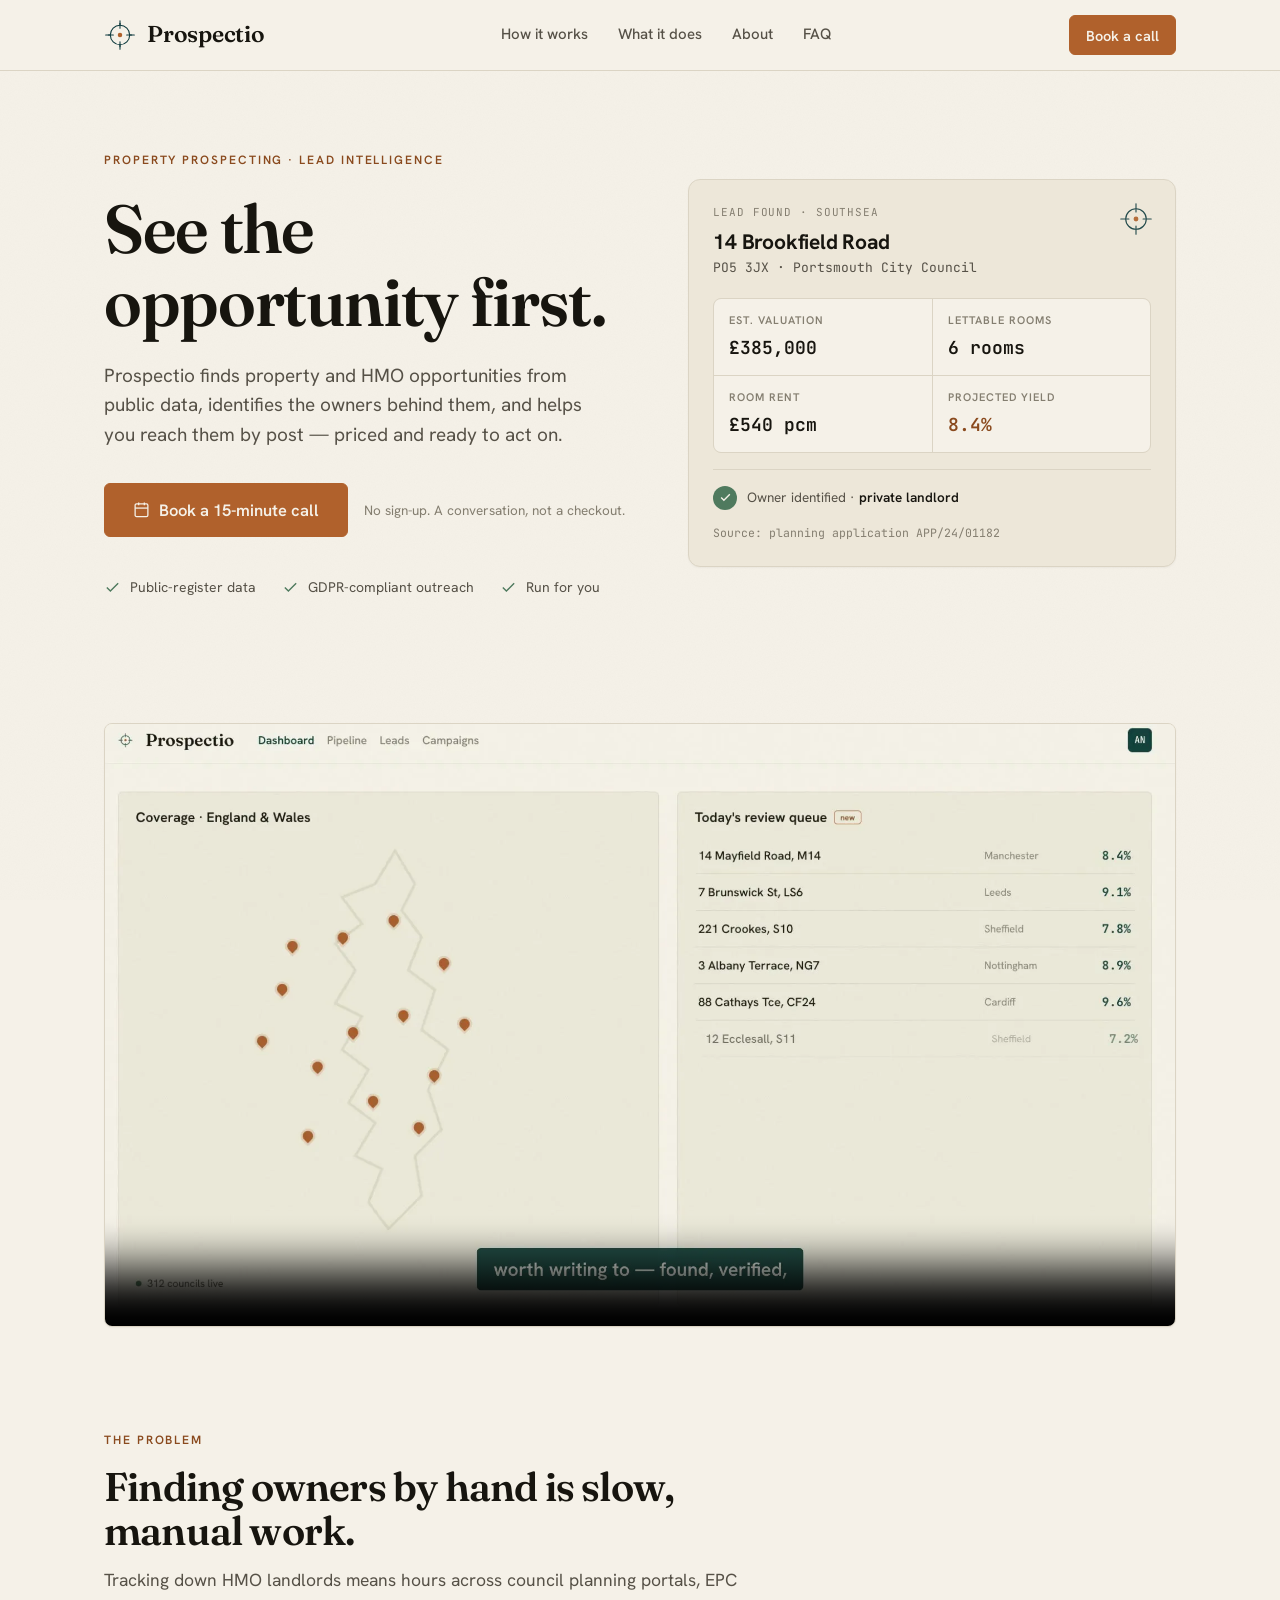
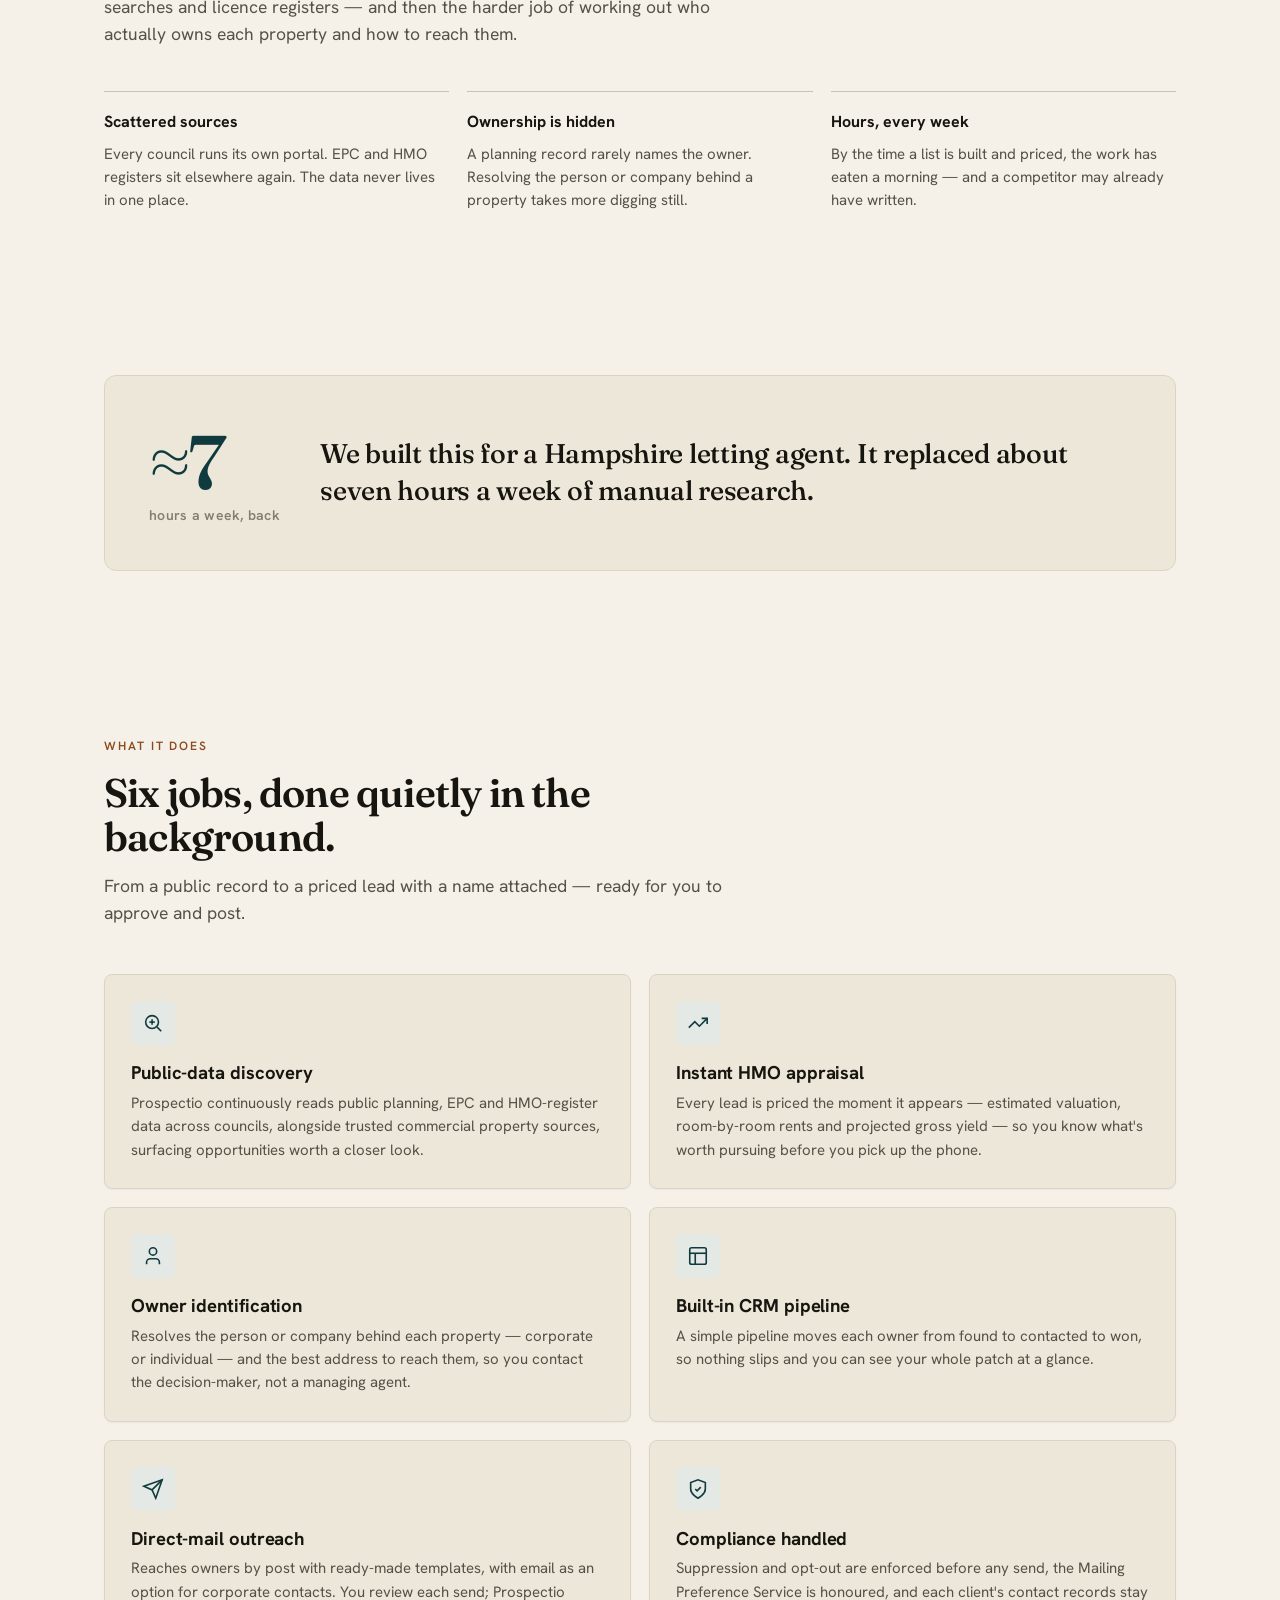
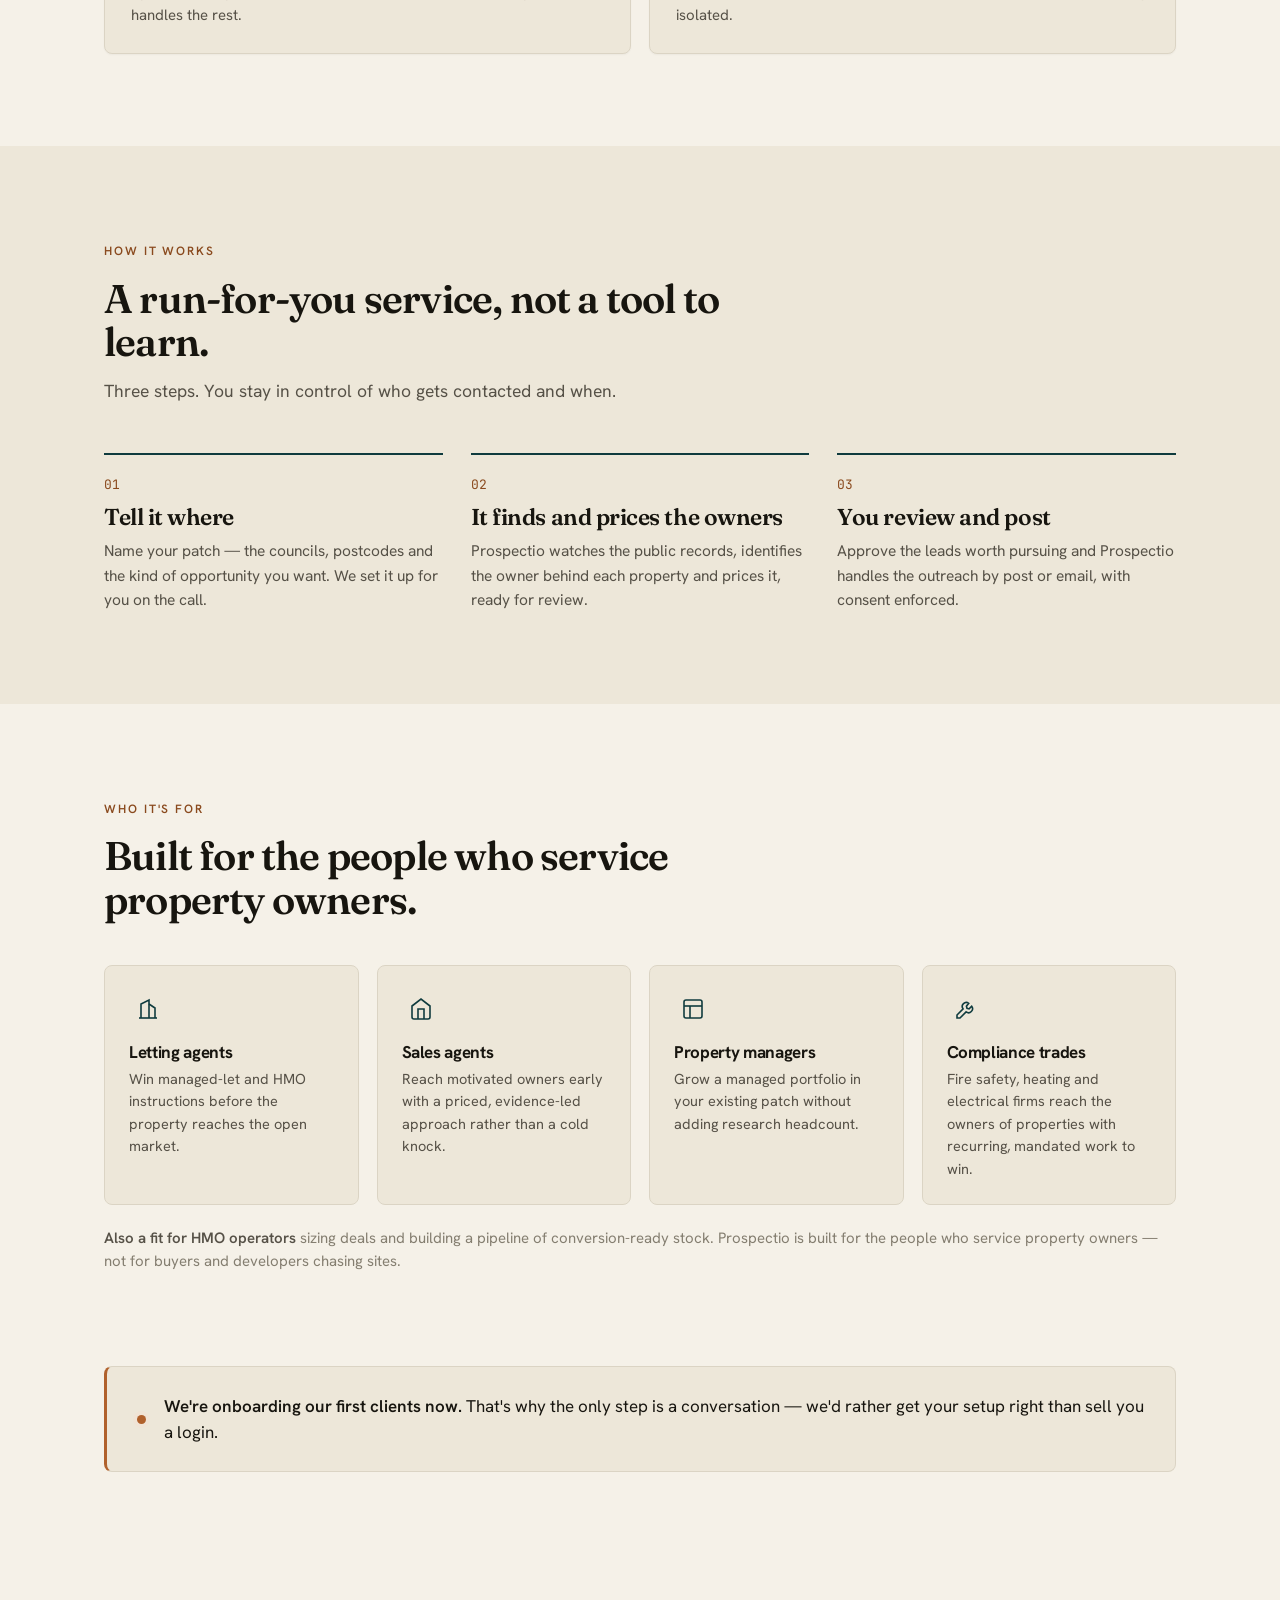
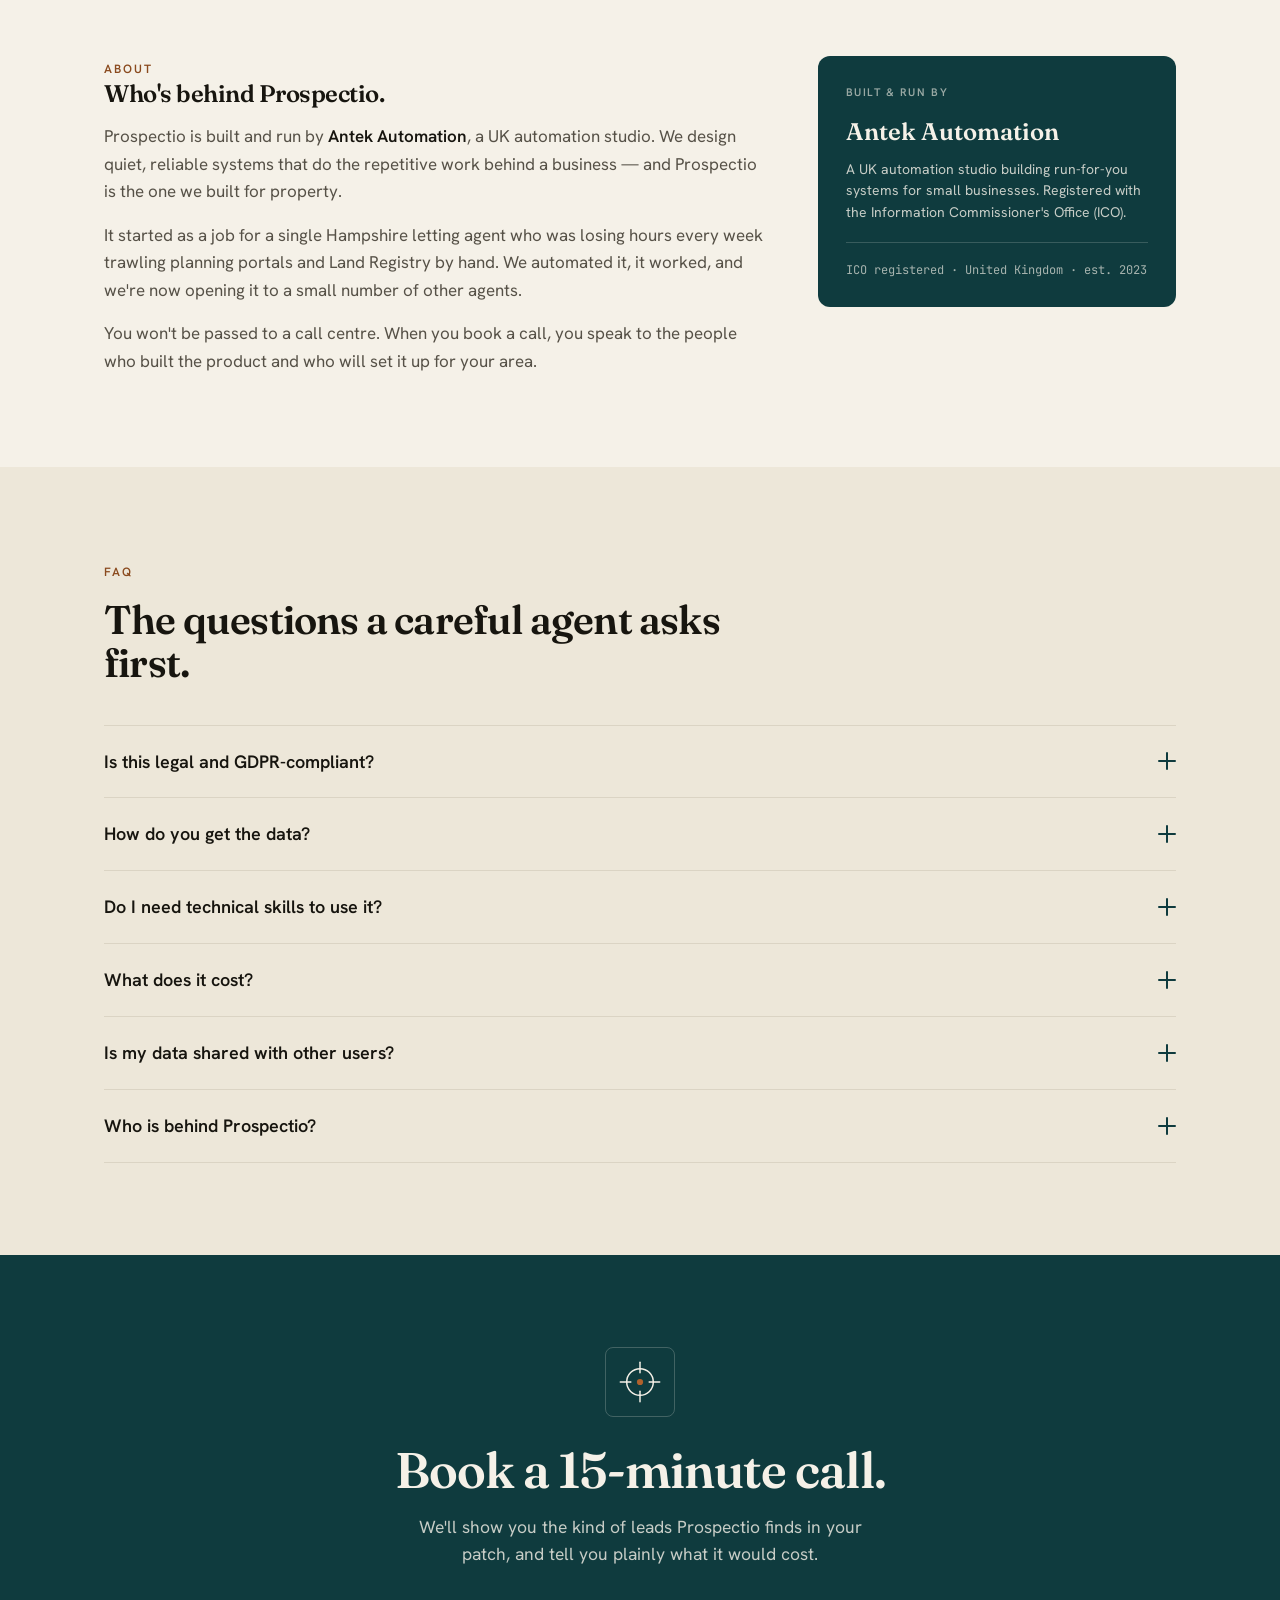
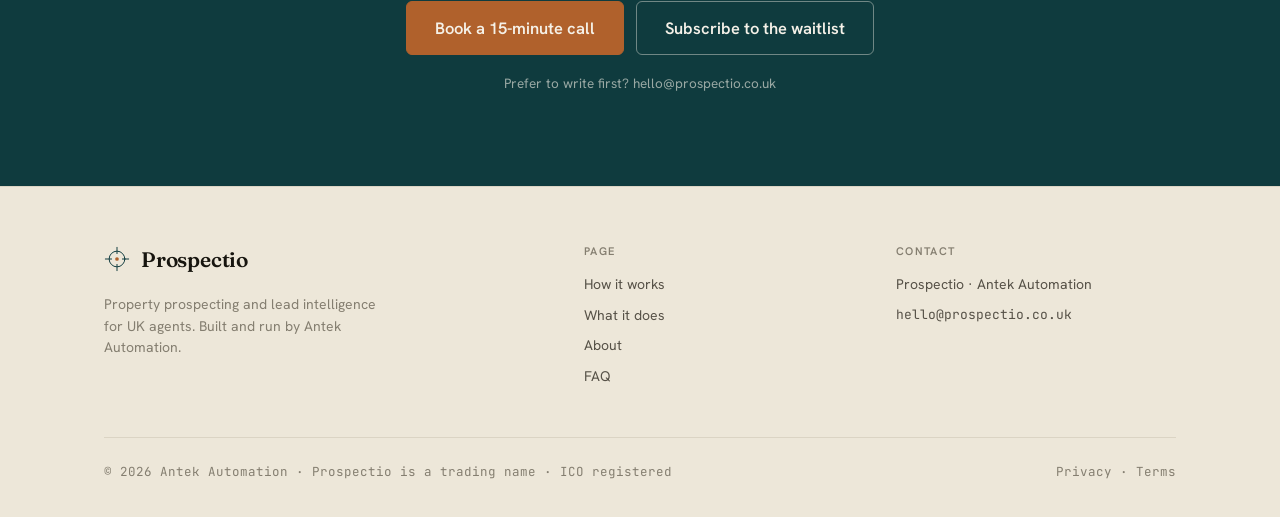
==== commit 8bf26425: "feat: VSL recut, waitlist CTA, remove dummy phone, tidy sections Sync from the monorepo working copy" ====
--- a/index.html
+++ b/index.html
@@ -46,7 +46,6 @@
         "@type": "ContactPoint",
         "contactType": "sales",
         "email": "hello@prospectio.co.uk",
-        "telephone": "+44-23-9200-4120",
         "areaServed": "GB"
       },
       "parentOrganization": { "@id": "https://prospectio.co.uk/#antek" }
@@ -200,6 +199,19 @@
     </div>
   </section>
 
+  <!-- ===================== VSL ===================== -->
+  <section class="vsl" aria-label="See how Prospectio works">
+    <div class="wrap">
+      <figure class="vsl-frame">
+        <video id="vsl-player" class="vsl-video" muted playsinline preload="none" controls
+               poster="assets/prospectio-vsl-poster.webp"
+               aria-label="Prospectio — every landlord in your patch, found and queued for outreach">
+          <source data-src="assets/prospectio-vsl.mp4" type="video/mp4" />
+        </video>
+      </figure>
+    </div>
+  </section>
+
   <!-- ===================== THE PROBLEM ===================== -->
   <section id="problem" class="section-divider" aria-labelledby="problem-h">
     <div class="wrap">
@@ -232,7 +244,6 @@
         <div class="figure">≈7<small>hours a week, back</small></div>
         <div>
           <blockquote>We built this for a Hampshire letting agent. It replaced about seven hours a week of manual research.</blockquote>
-          <p class="attrib">One real result, stated plainly. No name, no logo — we won't invent proof we don't have yet.</p>
         </div>
       </div>
     </div>
@@ -422,8 +433,11 @@
       </span>
       <h2 id="cta-h">Book a 15-minute call.</h2>
       <p>We'll show you the kind of leads Prospectio finds in your patch, and tell you plainly what it would cost.</p>
-      <button class="btn btn-cta btn-lg" data-book>Book a 15-minute call</button>
-      <p class="micro">Prefer to write first? hello@prospectio.co.uk · +44 (0)23 9200 4120</p>
+      <div class="cta-actions">
+        <button class="btn btn-cta btn-lg" data-book>Book a 15-minute call</button>
+        <button class="btn btn-on-dark btn-lg" data-waitlist>Subscribe to the waitlist</button>
+      </div>
+      <p class="micro">Prefer to write first? hello@prospectio.co.uk</p>
     </div>
   </section>
 
@@ -458,7 +472,6 @@
         <h4>Contact</h4>
         <span class="nap">Prospectio · Antek Automation</span>
         <a class="nap mono" href="mailto:hello@prospectio.co.uk">hello@prospectio.co.uk</a>
-        <a class="nap mono" href="tel:+442392004120">+44 (0)23 9200 4120</a>
       </div>
     </div>
     <div class="footer-bottom">
@@ -492,16 +505,70 @@
   </div>
 </div>
 
+<!-- ===================== WAITLIST MODAL ===================== -->
+<div class="modal-backdrop" id="waitlistModal" role="dialog" aria-modal="true" aria-labelledby="wl-title" aria-hidden="true">
+  <div class="modal modal-narrow">
+    <div class="modal-head">
+      <div class="t">
+        <svg width="30" height="30" viewBox="0 0 48 48" fill="none" aria-hidden="true">
+          <g stroke="#0F3B3E" stroke-width="1.8" stroke-linecap="round"><circle cx="24" cy="24" r="14.5"/><line x1="24" y1="3" x2="24" y2="13"/><line x1="24" y1="35" x2="24" y2="45"/><line x1="3" y1="24" x2="13" y2="24"/><line x1="35" y1="24" x2="45" y2="24"/></g>
+          <circle cx="24" cy="24" r="3.4" fill="#B0612C"/>
+        </svg>
+        <div>
+          <div class="ttl" id="wl-title">Join the waitlist</div>
+          <div class="sub">Be first to hear when Prospectio opens in your area</div>
+        </div>
+      </div>
+      <button class="modal-close" id="waitlistClose" aria-label="Close">
+        <svg viewBox="0 0 24 24" fill="none" stroke-width="1.8"><line x1="6" y1="6" x2="18" y2="18"/><line x1="18" y1="6" x2="6" y2="18"/></svg>
+      </button>
+    </div>
+    <div class="modal-body">
+      <iframe class="form-embed" title="Subscribe to the Prospectio waitlist" src="https://10362c08.sibforms.com/v2/serve/[base64]" frameborder="0" scrolling="auto" allowfullscreen loading="lazy"></iframe>
+    </div>
+  </div>
+</div>
+
 <script>
-  // Booking modal
-  var modal = document.getElementById('bookModal');
+  // Modals (booking + waitlist)
   var lastFocus = null;
-  function openModal() { lastFocus = document.activeElement; modal.classList.add('open'); modal.setAttribute('aria-hidden', 'false'); document.getElementById('modalClose').focus(); }
-  function closeModal() { modal.classList.remove('open'); modal.setAttribute('aria-hidden', 'true'); if (lastFocus) lastFocus.focus(); }
-  document.querySelectorAll('[data-book]').forEach(function (b) { b.addEventListener('click', openModal); });
-  document.getElementById('modalClose').addEventListener('click', closeModal);
-  modal.addEventListener('click', function (e) { if (e.target === modal) closeModal(); });
-  document.addEventListener('keydown', function (e) { if (e.key === 'Escape' && modal.classList.contains('open')) closeModal(); });
+  function openModal(modal, closeEl) { lastFocus = document.activeElement; modal.classList.add('open'); modal.setAttribute('aria-hidden', 'false'); closeEl.focus(); }
+  function closeModal(modal) { modal.classList.remove('open'); modal.setAttribute('aria-hidden', 'true'); if (lastFocus) lastFocus.focus(); }
+  function wireModal(modalId, triggerSel, closeId) {
+    var modal = document.getElementById(modalId);
+    var closeEl = document.getElementById(closeId);
+    document.querySelectorAll(triggerSel).forEach(function (b) { b.addEventListener('click', function () { openModal(modal, closeEl); }); });
+    closeEl.addEventListener('click', function () { closeModal(modal); });
+    modal.addEventListener('click', function (e) { if (e.target === modal) closeModal(modal); });
+    document.addEventListener('keydown', function (e) { if (e.key === 'Escape' && modal.classList.contains('open')) closeModal(modal); });
+  }
+  wireModal('bookModal', '[data-book]', 'modalClose');
+  wireModal('waitlistModal', '[data-waitlist]', 'waitlistClose');
+
+  // VSL: lazy-load the source, then muted-autoplay once in view (captions baked in).
+  (function () {
+    var v = document.getElementById('vsl-player');
+    if (!v) return;
+    var src = v.querySelector('source[data-src]');
+    var loaded = false;
+    function load() {
+      if (loaded || !src) return;
+      loaded = true;
+      src.src = src.getAttribute('data-src');
+      v.load();
+      var p = v.play();
+      if (p && p.catch) p.catch(function () {}); // poster stays if autoplay blocked
+    }
+    if ('IntersectionObserver' in window) {
+      var io = new IntersectionObserver(function (entries) {
+        entries.forEach(function (e) { if (e.isIntersecting) { load(); io.disconnect(); } });
+      }, { rootMargin: '200px' });
+      io.observe(v);
+    } else {
+      load();
+    }
+    v.addEventListener('click', load); // click-to-play fallback
+  })();
 
   // Mobile nav
   var toggle = document.getElementById('navToggle');
--- a/landing.css
+++ b/landing.css
@@ -60,6 +60,8 @@
 .btn-petrol:hover { background: var(--petrol-light); border-color: var(--petrol-light); color: var(--paper); }
 .btn-outline { background: transparent; color: var(--ink); border-color: var(--hairline-strong); }
 .btn-outline:hover { background: var(--paper-raised); color: var(--ink); }
+.btn-on-dark { background: transparent; color: var(--paper); border-color: color-mix(in srgb, var(--paper) 42%, transparent); }
+.btn-on-dark:hover { background: color-mix(in srgb, var(--paper) 12%, transparent); border-color: var(--paper); color: var(--paper); }
 .btn-sm { height: 40px; padding: 0 16px; font-size: 14.5px; }
 .btn-lg { height: 54px; padding: 0 28px; font-size: 16.5px; }
 
@@ -82,10 +84,15 @@
 
 /* ---- Section scaffolding ---- */
 section { padding: 92px 0; }
-.section-divider { border-top: 1px solid var(--hairline); }
 .section-head { max-width: 640px; }
 .section-head h2 { font-size: clamp(28px, 4vw, 40px); margin-top: 14px; }
 .section-head p { margin-top: 14px; color: var(--text-secondary); font-size: 17.5px; }
+
+/* ---- VSL ---- */
+.vsl { padding: 40px 0 8px; }
+.vsl-frame { margin: 0; border: var(--border-width) solid var(--hairline); border-radius: 8px; overflow: hidden; background: var(--paper-raised); box-shadow: var(--shadow-card); }
+.vsl-video { display: block; width: 100%; height: auto; aspect-ratio: 16 / 9; background: var(--paper-raised); }
+@media (max-width: 860px) { .vsl { padding: 24px 0 4px; } }
 
 /* ---- Hero ---- */
 .hero { padding: 76px 0 84px; }
@@ -231,6 +238,10 @@
 .modal-body { padding: 0; }
 .cal-embed { display: block; width: 100%; height: 720px; border: 0; background: var(--paper); }
 @media (max-height: 800px) { .cal-embed { height: 70vh; min-height: 460px; } }
+.modal-narrow { max-width: 560px; }
+.form-embed { display: block; width: 100%; height: 420px; border: 0; background: var(--paper); }
+.cta-actions { display: flex; flex-wrap: wrap; gap: 12px; justify-content: center; align-items: center; margin-top: 34px; }
+.cta-actions .btn { margin: 0; }
 
 /* ---- Responsive ---- */
 @media (max-width: 1080px) {
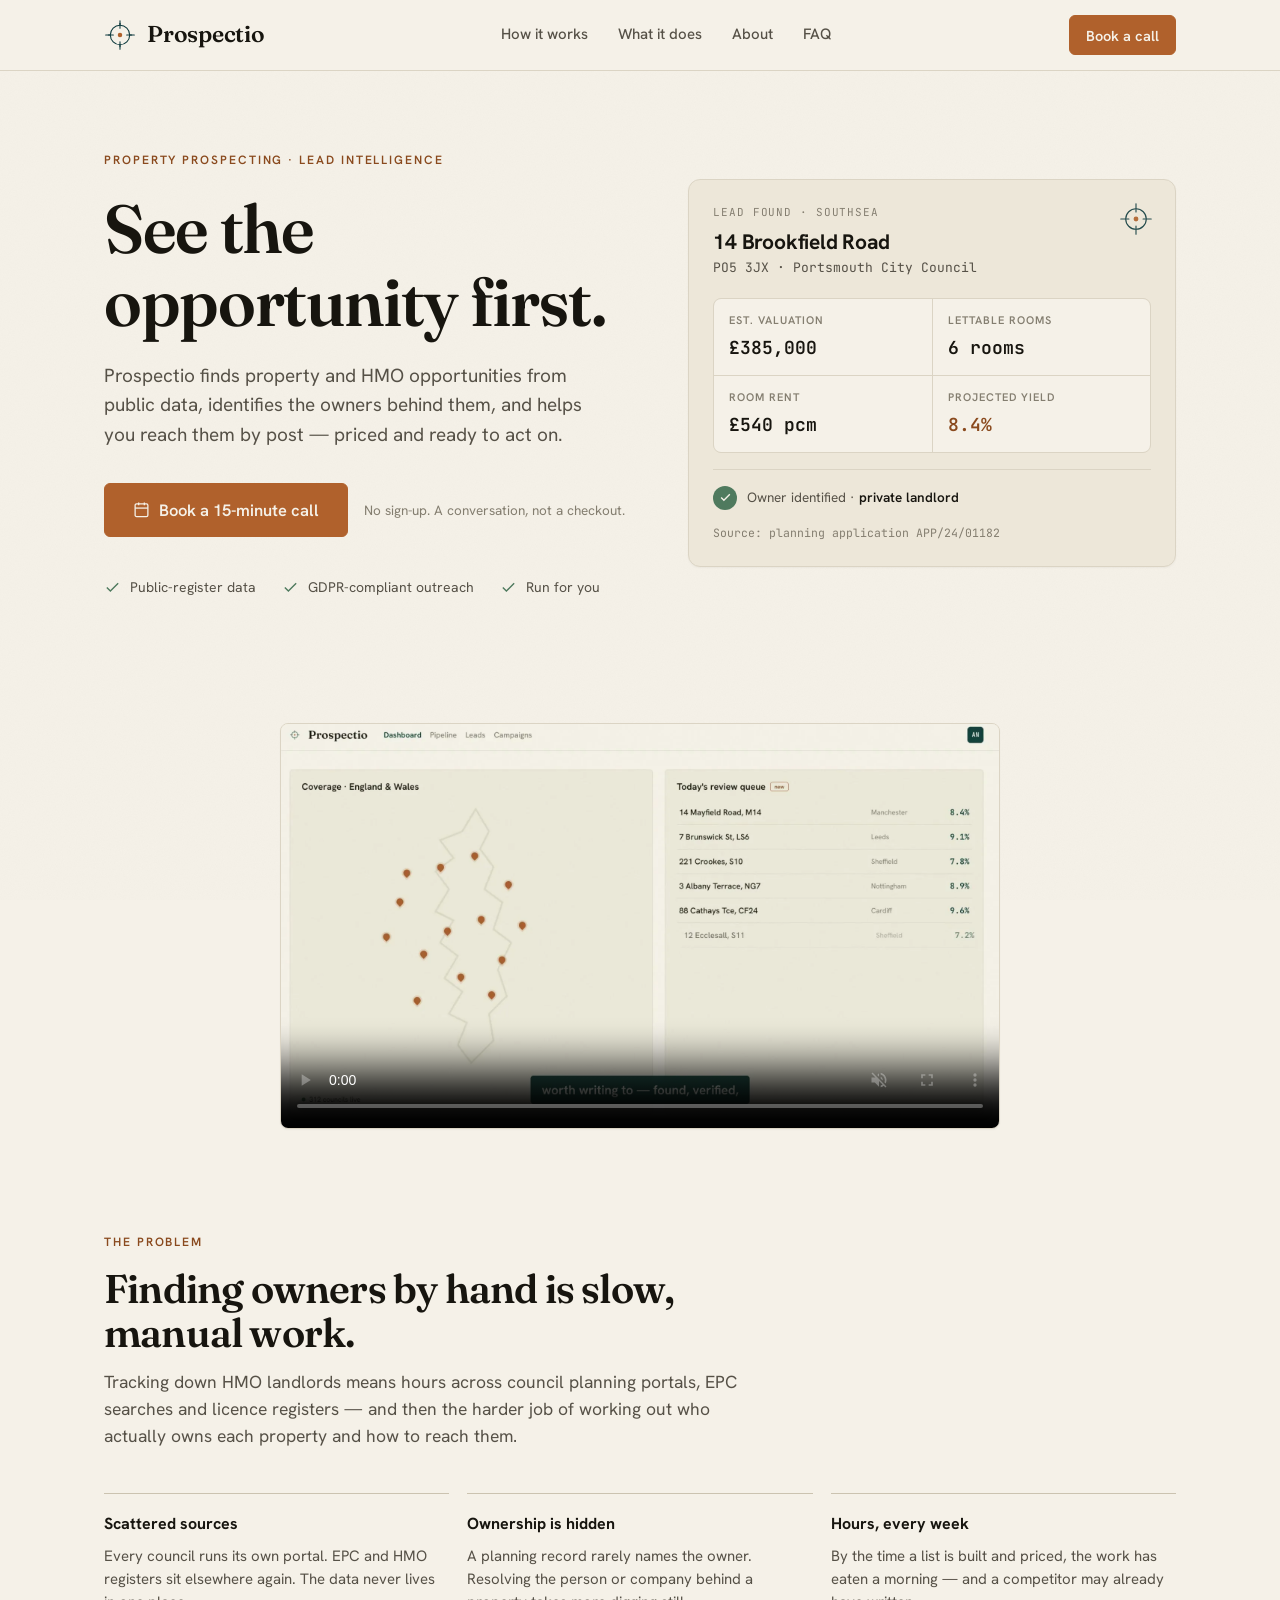
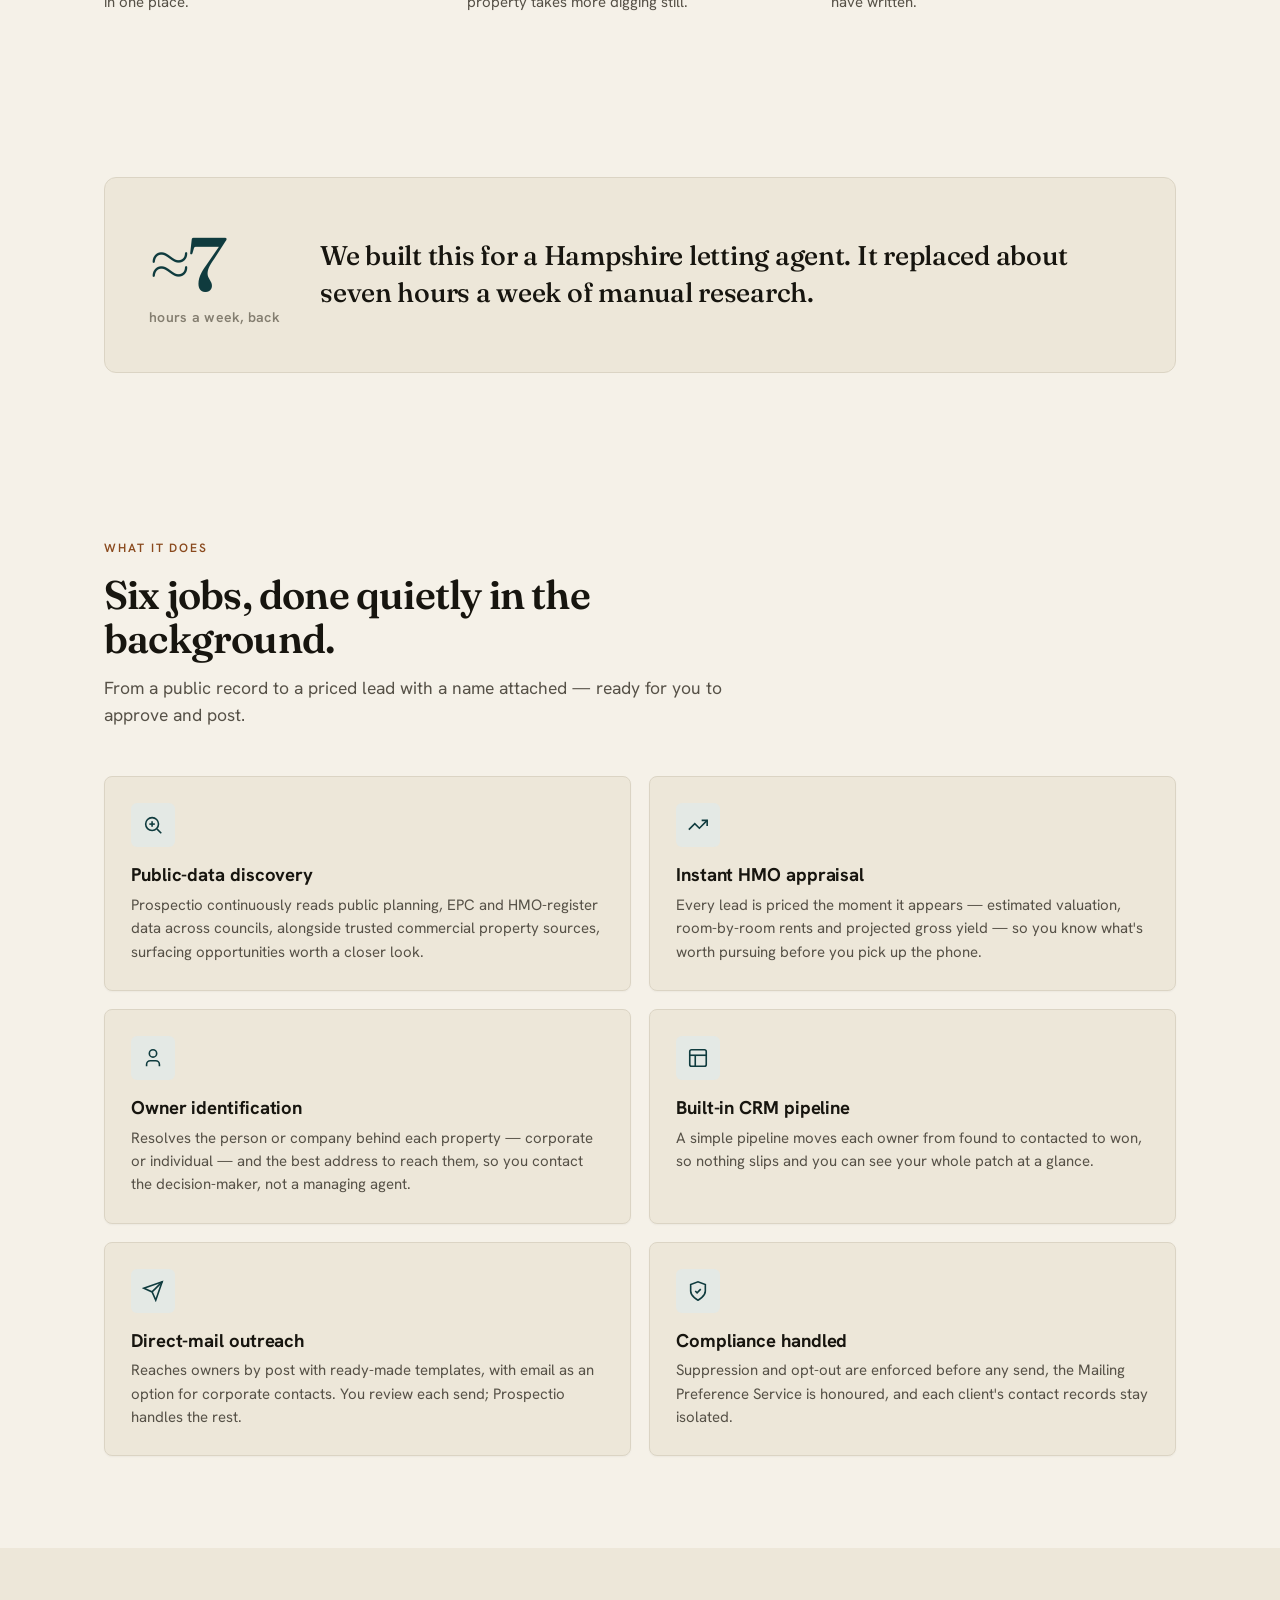
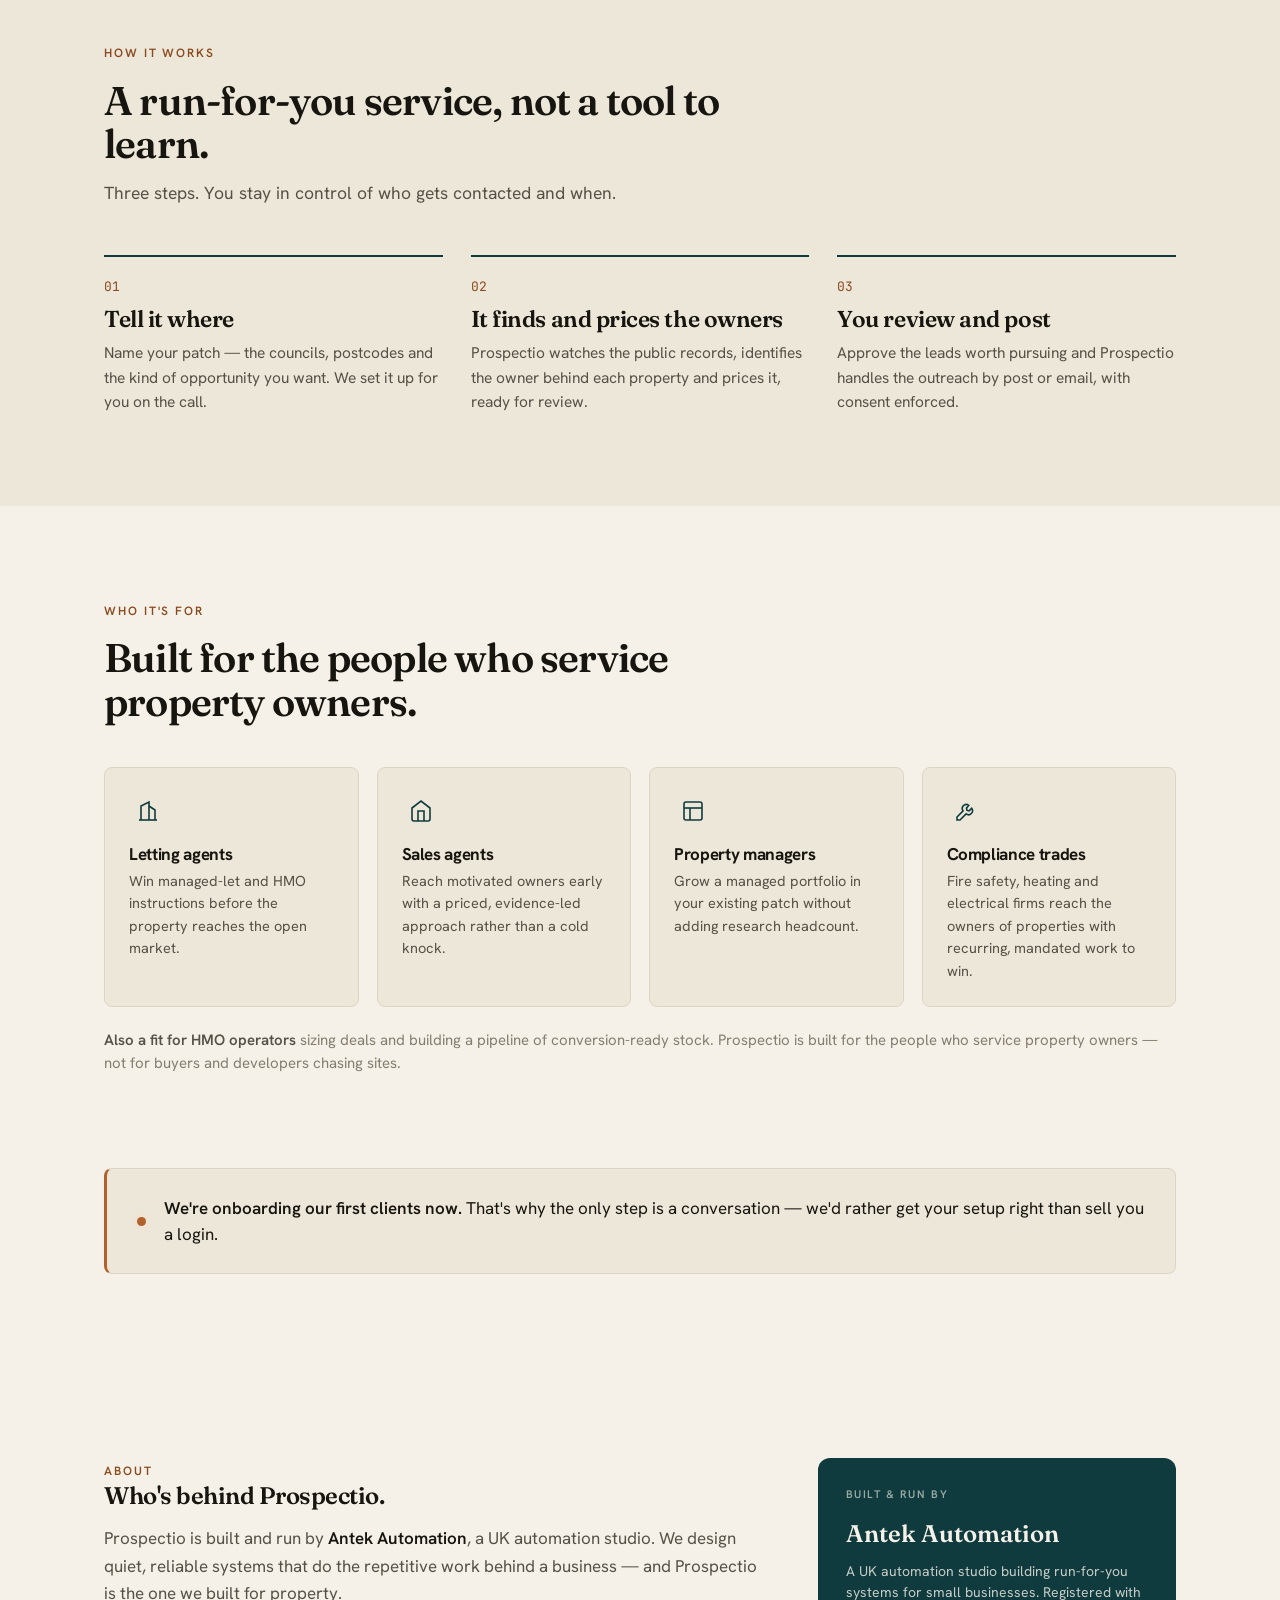
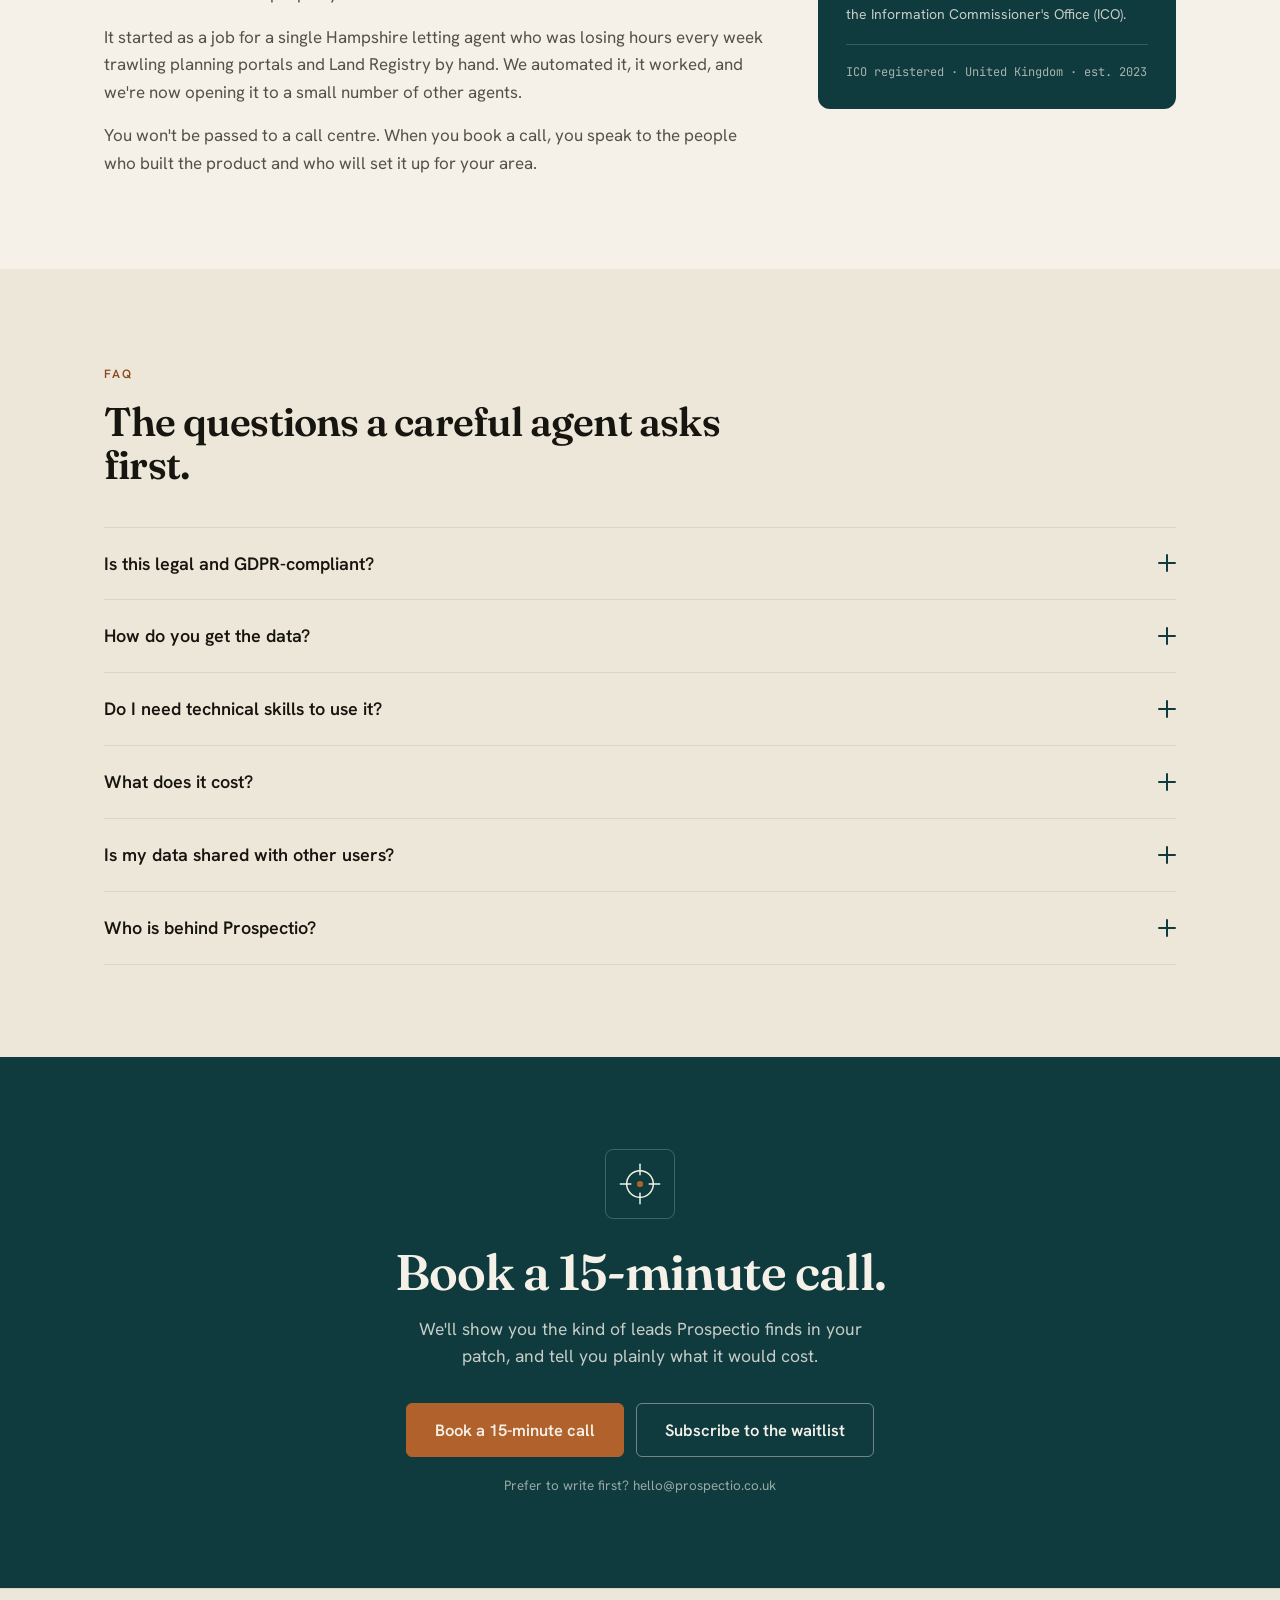
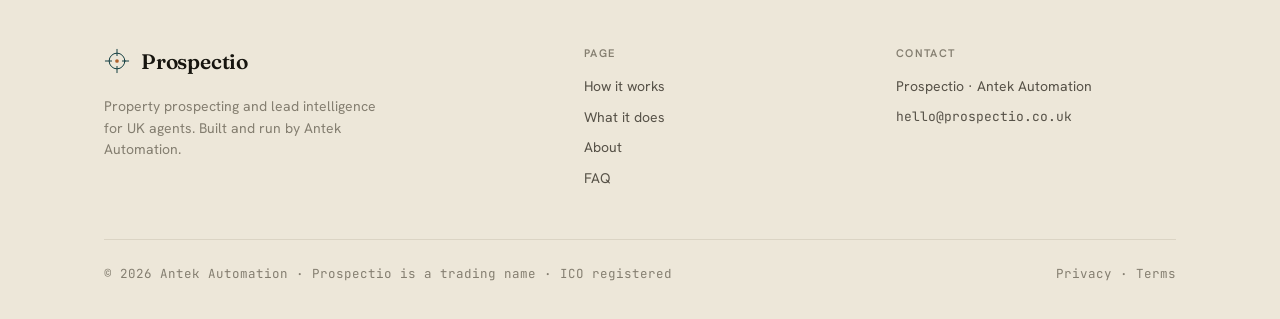
==== commit a778cd52: "fix: smaller VSL, click-to-play, robust waitlist button, cache-bust CSS Sync from monorepo: - Cap VS" ====
--- a/index.html
+++ b/index.html
@@ -28,7 +28,7 @@
 <link rel="manifest" href="site.webmanifest">
 <meta name="theme-color" content="#0F3B3E">
 <link rel="stylesheet" href="styles.css">
-<link rel="stylesheet" href="landing.css">
+<link rel="stylesheet" href="landing.css?v=20260620">
 
 <!-- ===== Structured data: built to own branded search for "Prospectio" ===== -->
 <script type="application/ld+json">
@@ -545,29 +545,20 @@
   wireModal('bookModal', '[data-book]', 'modalClose');
   wireModal('waitlistModal', '[data-waitlist]', 'waitlistClose');
 
-  // VSL: lazy-load the source, then muted-autoplay once in view (captions baked in).
+  // VSL: show the poster until the viewer clicks, then load and play with sound.
   (function () {
     var v = document.getElementById('vsl-player');
     if (!v) return;
     var src = v.querySelector('source[data-src]');
     var loaded = false;
-    function load() {
-      if (loaded || !src) return;
-      loaded = true;
-      src.src = src.getAttribute('data-src');
-      v.load();
+    function play() {
+      if (!src) return;
+      if (!loaded) { loaded = true; src.src = src.getAttribute('data-src'); v.load(); }
+      v.muted = false;
       var p = v.play();
-      if (p && p.catch) p.catch(function () {}); // poster stays if autoplay blocked
+      if (p && p.catch) p.catch(function () {});
     }
-    if ('IntersectionObserver' in window) {
-      var io = new IntersectionObserver(function (entries) {
-        entries.forEach(function (e) { if (e.isIntersecting) { load(); io.disconnect(); } });
-      }, { rootMargin: '200px' });
-      io.observe(v);
-    } else {
-      load();
-    }
-    v.addEventListener('click', load); // click-to-play fallback
+    v.addEventListener('click', play);
   })();
 
   // Mobile nav
--- a/landing.css
+++ b/landing.css
@@ -60,8 +60,8 @@
 .btn-petrol:hover { background: var(--petrol-light); border-color: var(--petrol-light); color: var(--paper); }
 .btn-outline { background: transparent; color: var(--ink); border-color: var(--hairline-strong); }
 .btn-outline:hover { background: var(--paper-raised); color: var(--ink); }
-.btn-on-dark { background: transparent; color: var(--paper); border-color: color-mix(in srgb, var(--paper) 42%, transparent); }
-.btn-on-dark:hover { background: color-mix(in srgb, var(--paper) 12%, transparent); border-color: var(--paper); color: var(--paper); }
+.btn-on-dark { background: transparent; color: var(--paper); border-color: rgba(245, 241, 232, 0.42); }
+.btn-on-dark:hover { background: rgba(245, 241, 232, 0.12); border-color: var(--paper); color: var(--paper); }
 .btn-sm { height: 40px; padding: 0 16px; font-size: 14.5px; }
 .btn-lg { height: 54px; padding: 0 28px; font-size: 16.5px; }
 
@@ -90,7 +90,7 @@
 
 /* ---- VSL ---- */
 .vsl { padding: 40px 0 8px; }
-.vsl-frame { margin: 0; border: var(--border-width) solid var(--hairline); border-radius: 8px; overflow: hidden; background: var(--paper-raised); box-shadow: var(--shadow-card); }
+.vsl-frame { max-width: 720px; margin: 0 auto; border: var(--border-width) solid var(--hairline); border-radius: 8px; overflow: hidden; background: var(--paper-raised); box-shadow: var(--shadow-card); }
 .vsl-video { display: block; width: 100%; height: auto; aspect-ratio: 16 / 9; background: var(--paper-raised); }
 @media (max-width: 860px) { .vsl { padding: 24px 0 4px; } }
 
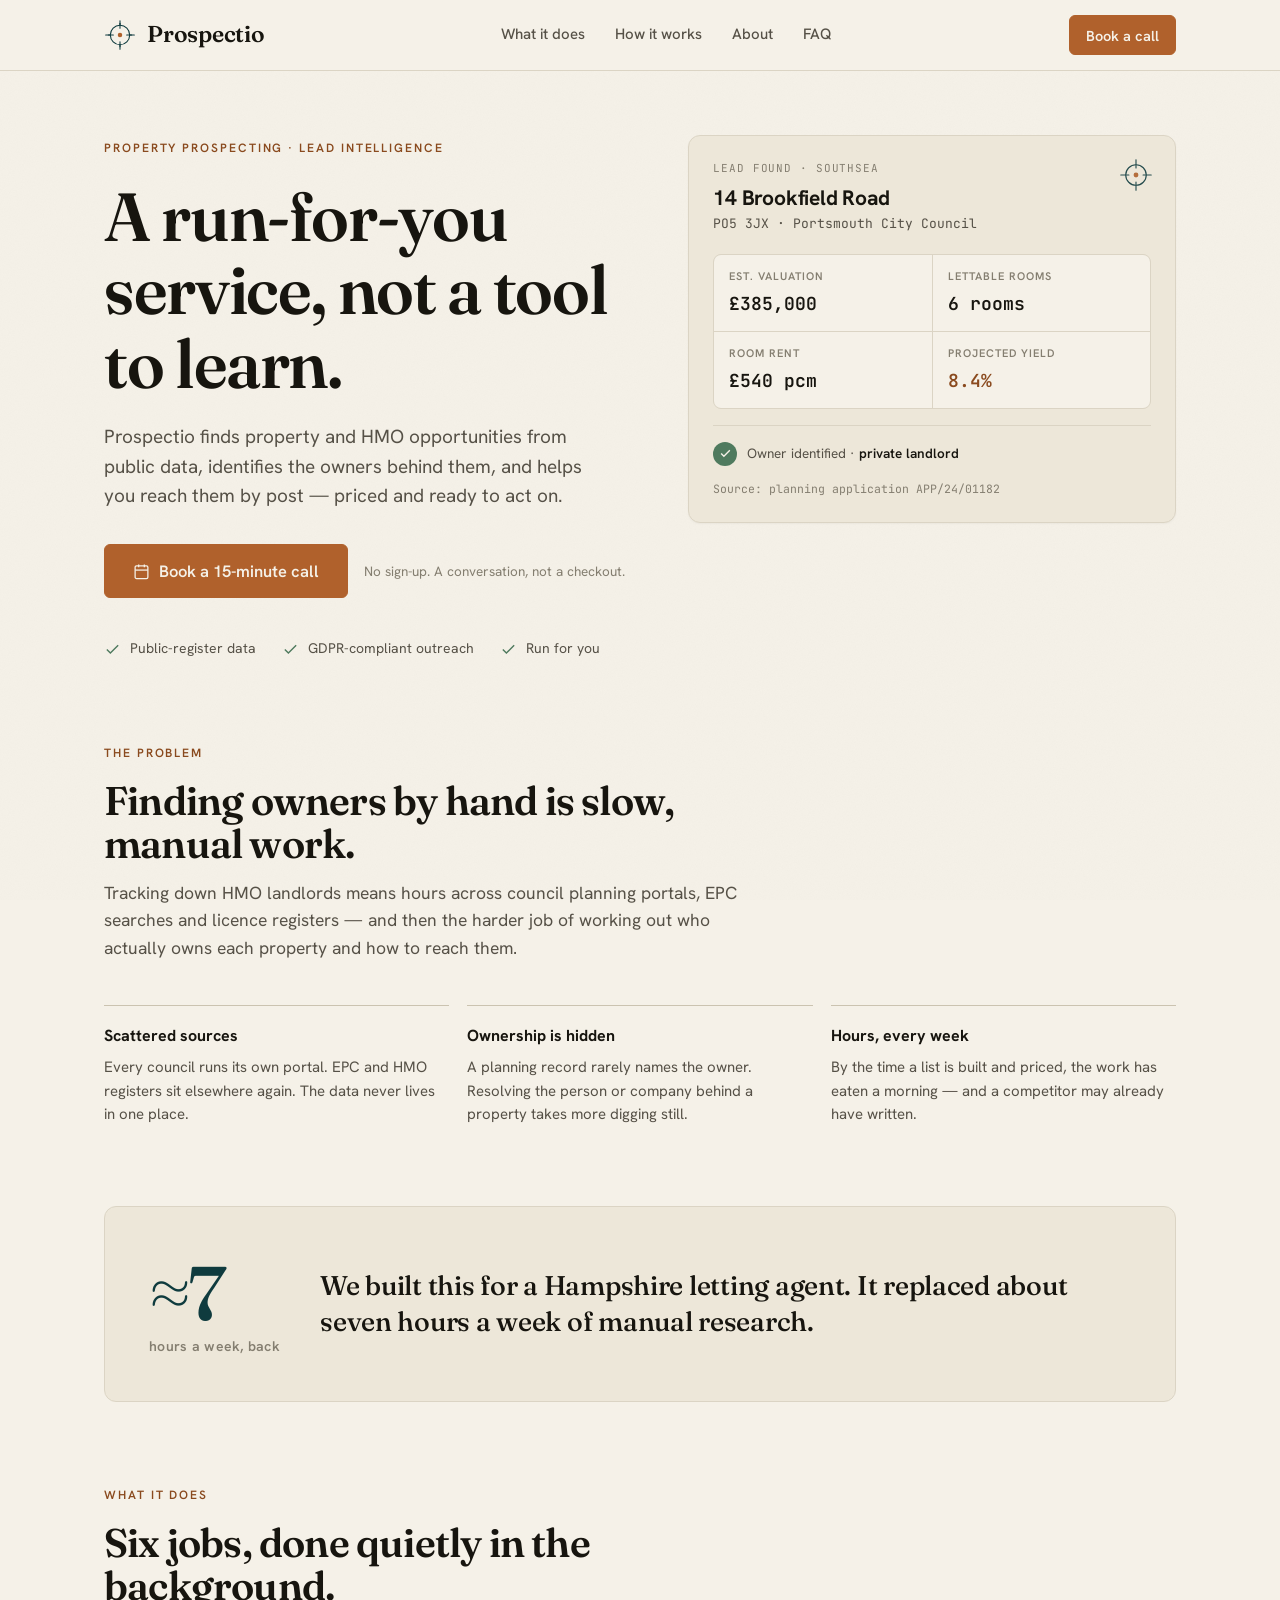
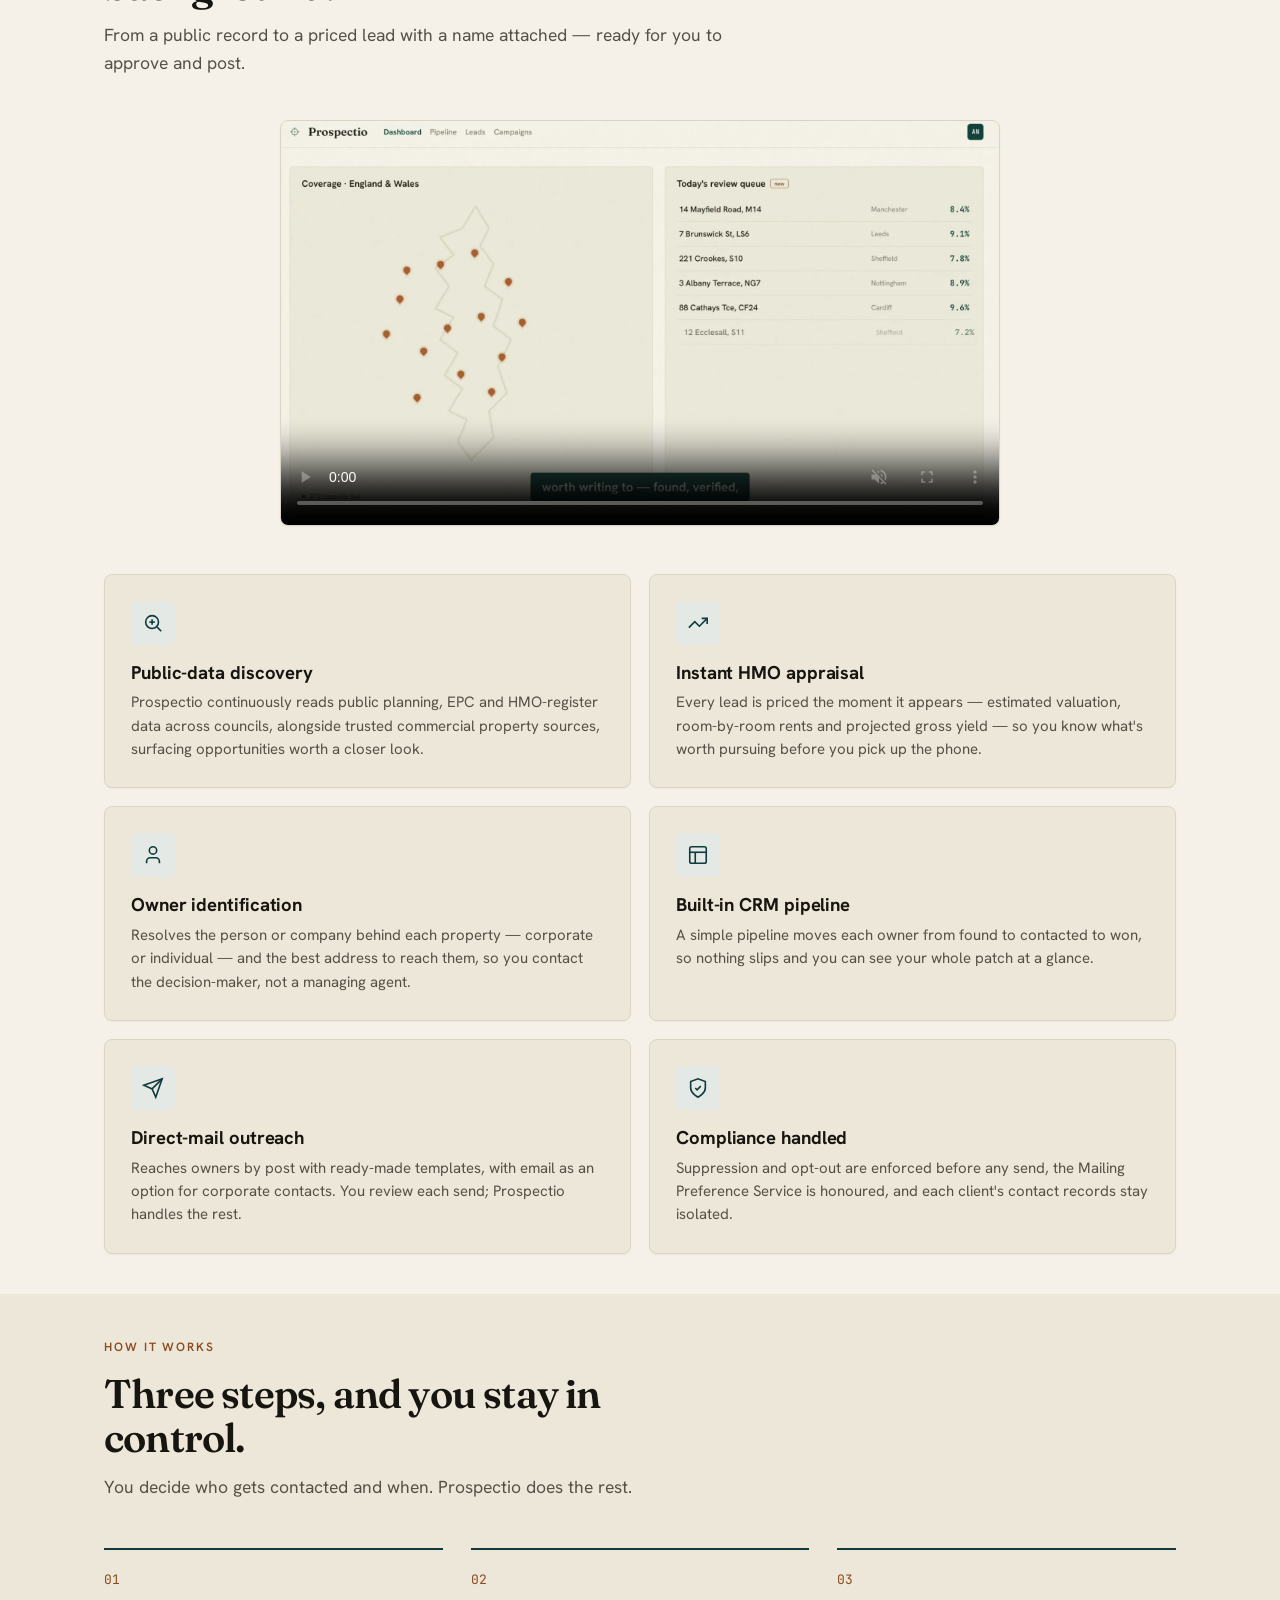
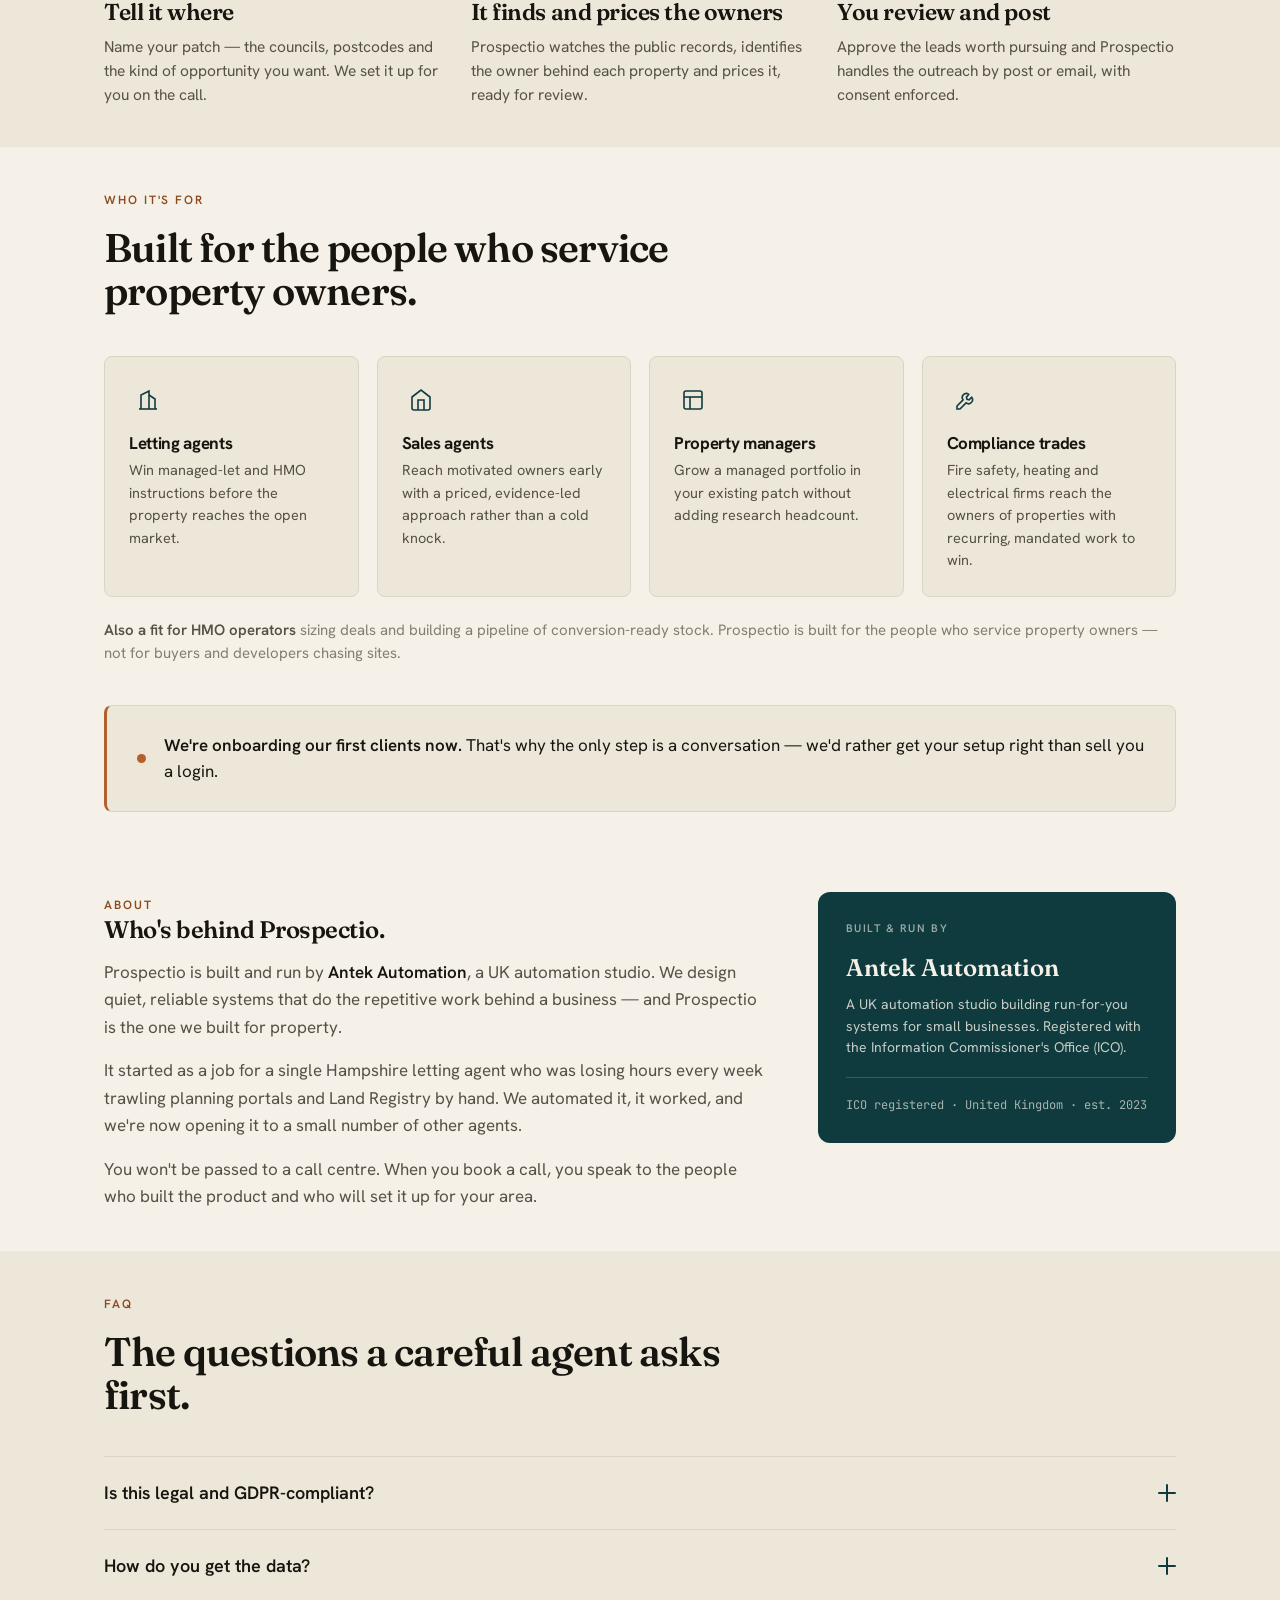
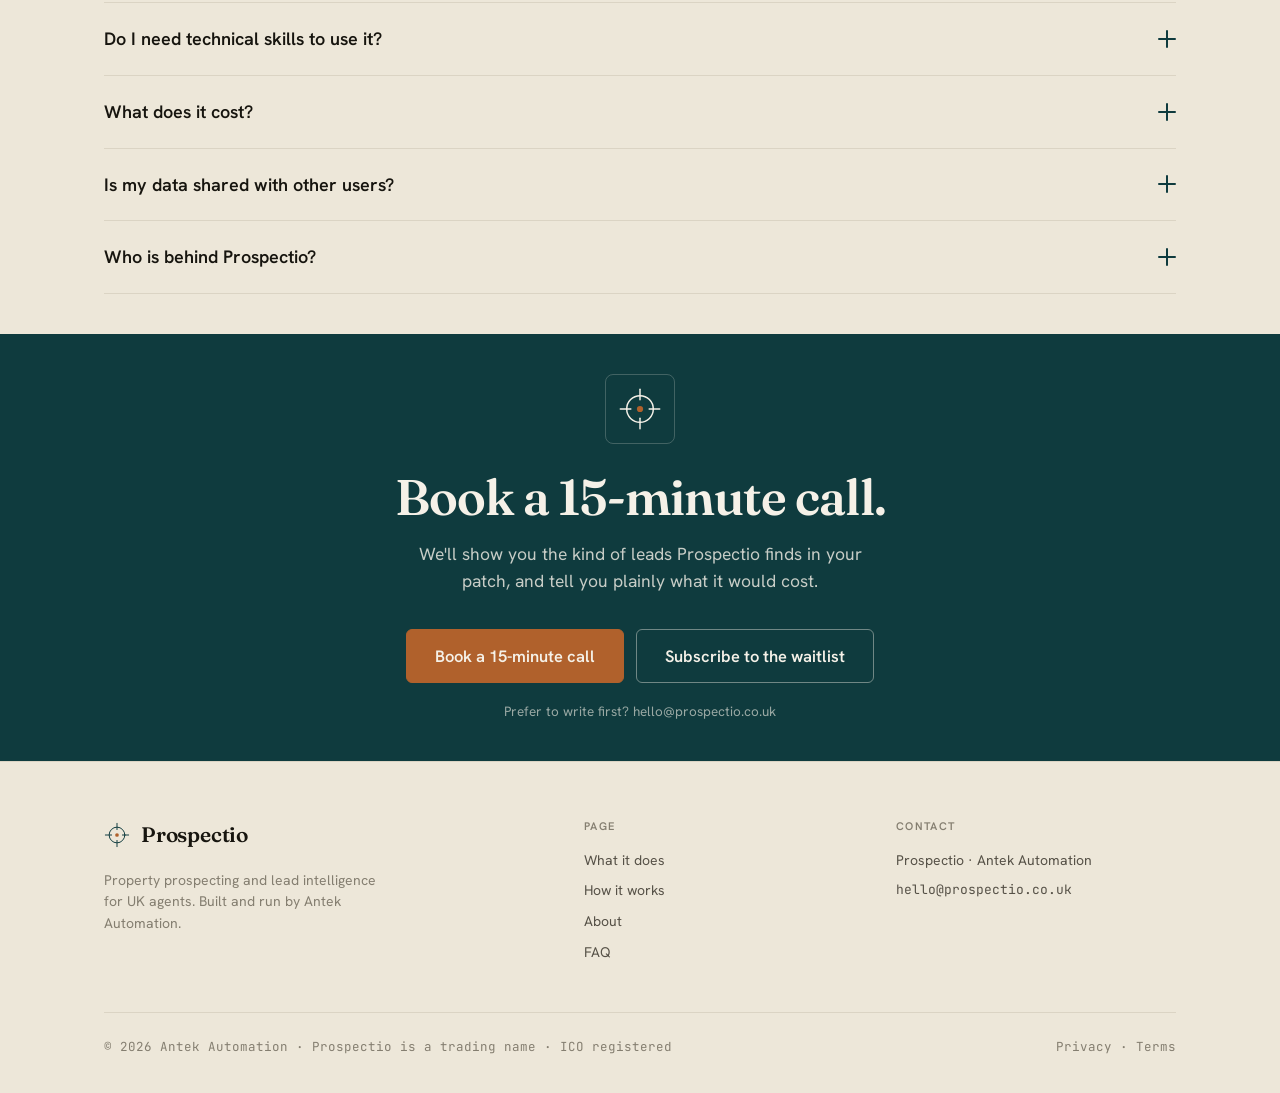
==== commit fef43826: "Reorder for problem-first flow: hook line as hero H1, nav matched to section order, VSL into What it" ====
--- a/index.html
+++ b/index.html
@@ -123,8 +123,8 @@
       <span class="wordmark">Prospectio</span>
     </a>
     <nav class="nav-links" aria-label="Primary">
+      <a href="#what">What it does</a>
       <a href="#how">How it works</a>
-      <a href="#what">What it does</a>
       <a href="#about">About</a>
       <a href="#faq">FAQ</a>
     </nav>
@@ -137,8 +137,8 @@
   </div>
   <div class="mobile-nav" id="mobileNav">
     <nav aria-label="Mobile">
+      <a href="#what">What it does</a>
       <a href="#how">How it works</a>
-      <a href="#what">What it does</a>
       <a href="#about">About</a>
       <a href="#faq">FAQ</a>
       <button class="btn btn-cta" data-book>Book a 15-minute call</button>
@@ -153,7 +153,7 @@
     <div class="wrap">
       <div>
         <span class="eyebrow">Property prospecting · lead intelligence</span>
-        <h1>See the opportunity first.</h1>
+        <h1>A run-for-you service, not a tool to learn.</h1>
         <p class="sub">Prospectio finds property and HMO opportunities from public data, identifies the owners behind them, and helps you reach them by post — priced and ready to act on.</p>
         <div class="hero-actions">
           <button class="btn btn-cta btn-lg" data-book>
@@ -199,19 +199,6 @@
     </div>
   </section>
 
-  <!-- ===================== VSL ===================== -->
-  <section class="vsl" aria-label="See how Prospectio works">
-    <div class="wrap">
-      <figure class="vsl-frame">
-        <video id="vsl-player" class="vsl-video" muted playsinline preload="none" controls
-               poster="assets/prospectio-vsl-poster.webp"
-               aria-label="Prospectio — every landlord in your patch, found and queued for outreach">
-          <source data-src="assets/prospectio-vsl.mp4" type="video/mp4" />
-        </video>
-      </figure>
-    </div>
-  </section>
-
   <!-- ===================== THE PROBLEM ===================== -->
   <section id="problem" class="section-divider" aria-labelledby="problem-h">
     <div class="wrap">
@@ -257,6 +244,18 @@
         <h2 id="what-h">Six jobs, done quietly in the background.</h2>
         <p>From a public record to a priced lead with a name attached — ready for you to approve and post.</p>
       </div>
+
+      <!-- VSL: see how Prospectio works -->
+      <div class="what-visual">
+        <figure class="vsl-frame">
+          <video id="vsl-player" class="vsl-video" muted playsinline preload="none" controls
+                 poster="assets/prospectio-vsl-poster.webp"
+                 aria-label="Prospectio — every landlord in your patch, found and queued for outreach">
+            <source data-src="assets/prospectio-vsl.mp4" type="video/mp4" />
+          </video>
+        </figure>
+      </div>
+
       <div class="cap-grid">
         <div class="cap">
           <span class="ico"><svg viewBox="0 0 24 24"><circle cx="11" cy="11" r="7"/><line x1="16.5" y1="16.5" x2="21" y2="21"/><line x1="11" y1="8" x2="11" y2="14"/><line x1="8" y1="11" x2="14" y2="11"/></svg></span>
@@ -297,8 +296,8 @@
     <div class="wrap">
       <div class="section-head">
         <span class="eyebrow">How it works</span>
-        <h2 id="how-h">A run-for-you service, not a tool to learn.</h2>
-        <p>Three steps. You stay in control of who gets contacted and when.</p>
+        <h2 id="how-h">Three steps, and you stay in control.</h2>
+        <p>You decide who gets contacted and when. Prospectio does the rest.</p>
       </div>
       <div class="steps">
         <div class="step">
@@ -463,8 +462,8 @@
       </div>
       <div class="footer-col">
         <h4>Page</h4>
+        <a href="#what">What it does</a>
         <a href="#how">How it works</a>
-        <a href="#what">What it does</a>
         <a href="#about">About</a>
         <a href="#faq">FAQ</a>
       </div>
--- a/landing.css
+++ b/landing.css
@@ -83,7 +83,7 @@
 .nav-toggle svg { width: 20px; height: 20px; stroke: var(--ink); }
 
 /* ---- Section scaffolding ---- */
-section { padding: 92px 0; }
+section { padding: 40px 0; }
 .section-head { max-width: 640px; }
 .section-head h2 { font-size: clamp(28px, 4vw, 40px); margin-top: 14px; }
 .section-head p { margin-top: 14px; color: var(--text-secondary); font-size: 17.5px; }
@@ -95,8 +95,8 @@
 @media (max-width: 860px) { .vsl { padding: 24px 0 4px; } }
 
 /* ---- Hero ---- */
-.hero { padding: 76px 0 84px; }
-.hero .wrap { display: grid; grid-template-columns: 1.04fr 0.96fr; gap: 56px; align-items: center; }
+.hero { padding: 64px 0 40px; }
+.hero .wrap { display: grid; grid-template-columns: 1.04fr 0.96fr; gap: 56px; align-items: start; }
 .hero h1 { font-size: clamp(42px, 5.6vw, 68px); margin-top: 20px; }
 .hero .sub { margin-top: 22px; font-size: 19px; line-height: 1.55; color: var(--text-secondary); max-width: 480px; }
 .hero-actions { display: flex; align-items: center; gap: 16px; margin-top: 34px; flex-wrap: wrap; }
@@ -105,7 +105,8 @@
 .reassure .item { display: flex; align-items: center; gap: 9px; font-size: 14px; color: var(--text-secondary); }
 .reassure .item svg { width: 17px; height: 17px; stroke: var(--status-positive); flex: none; }
 
-/* ---- Hero lead card ---- */
+/* ---- Hero lead card + the VSL inside What it does ---- */
+.what-visual { margin-top: 44px; }
 .lead-card {
   position: relative; background: var(--paper-raised); border: 1px solid var(--hairline);
   border-radius: var(--radius-lg); padding: 24px; box-shadow: 0 1px 2px rgba(23,21,15,0.04);
@@ -127,7 +128,6 @@
 .lc-source { font-family: var(--font-mono); font-size: 11.5px; color: var(--text-muted); margin-top: 14px; }
 
 /* ---- Proof point ---- */
-.proof { padding: 70px 0; }
 .proof .inset { background: var(--paper-raised); border: 1px solid var(--hairline); border-radius: var(--radius-lg); padding: 48px 44px; display: grid; grid-template-columns: auto 1fr; gap: 40px; align-items: center; }
 .proof .figure { font-family: var(--font-display); font-weight: 600; font-size: clamp(48px, 7vw, 76px); letter-spacing: -0.03em; color: var(--petrol); line-height: 1; white-space: nowrap; }
 .proof .figure small { display: block; font-family: var(--font-ui); font-size: 14px; font-weight: 600; letter-spacing: 0.02em; color: var(--text-muted); margin-top: 8px; text-transform: none; }
@@ -263,8 +263,8 @@
   .nav-links, .header-cta .btn { display: none; }
   .nav-toggle { display: inline-flex; }
   .header-cta .nav-toggle { display: inline-flex; }
-  section { padding: 64px 0; }
-  .hero { padding: 48px 0 56px; }
+  section { padding: 36px 0; }
+  .hero { padding: 40px 0 32px; }
   .cal-mock { grid-template-columns: 1fr; }
   .footer-bottom { flex-direction: column; align-items: flex-start; }
 }
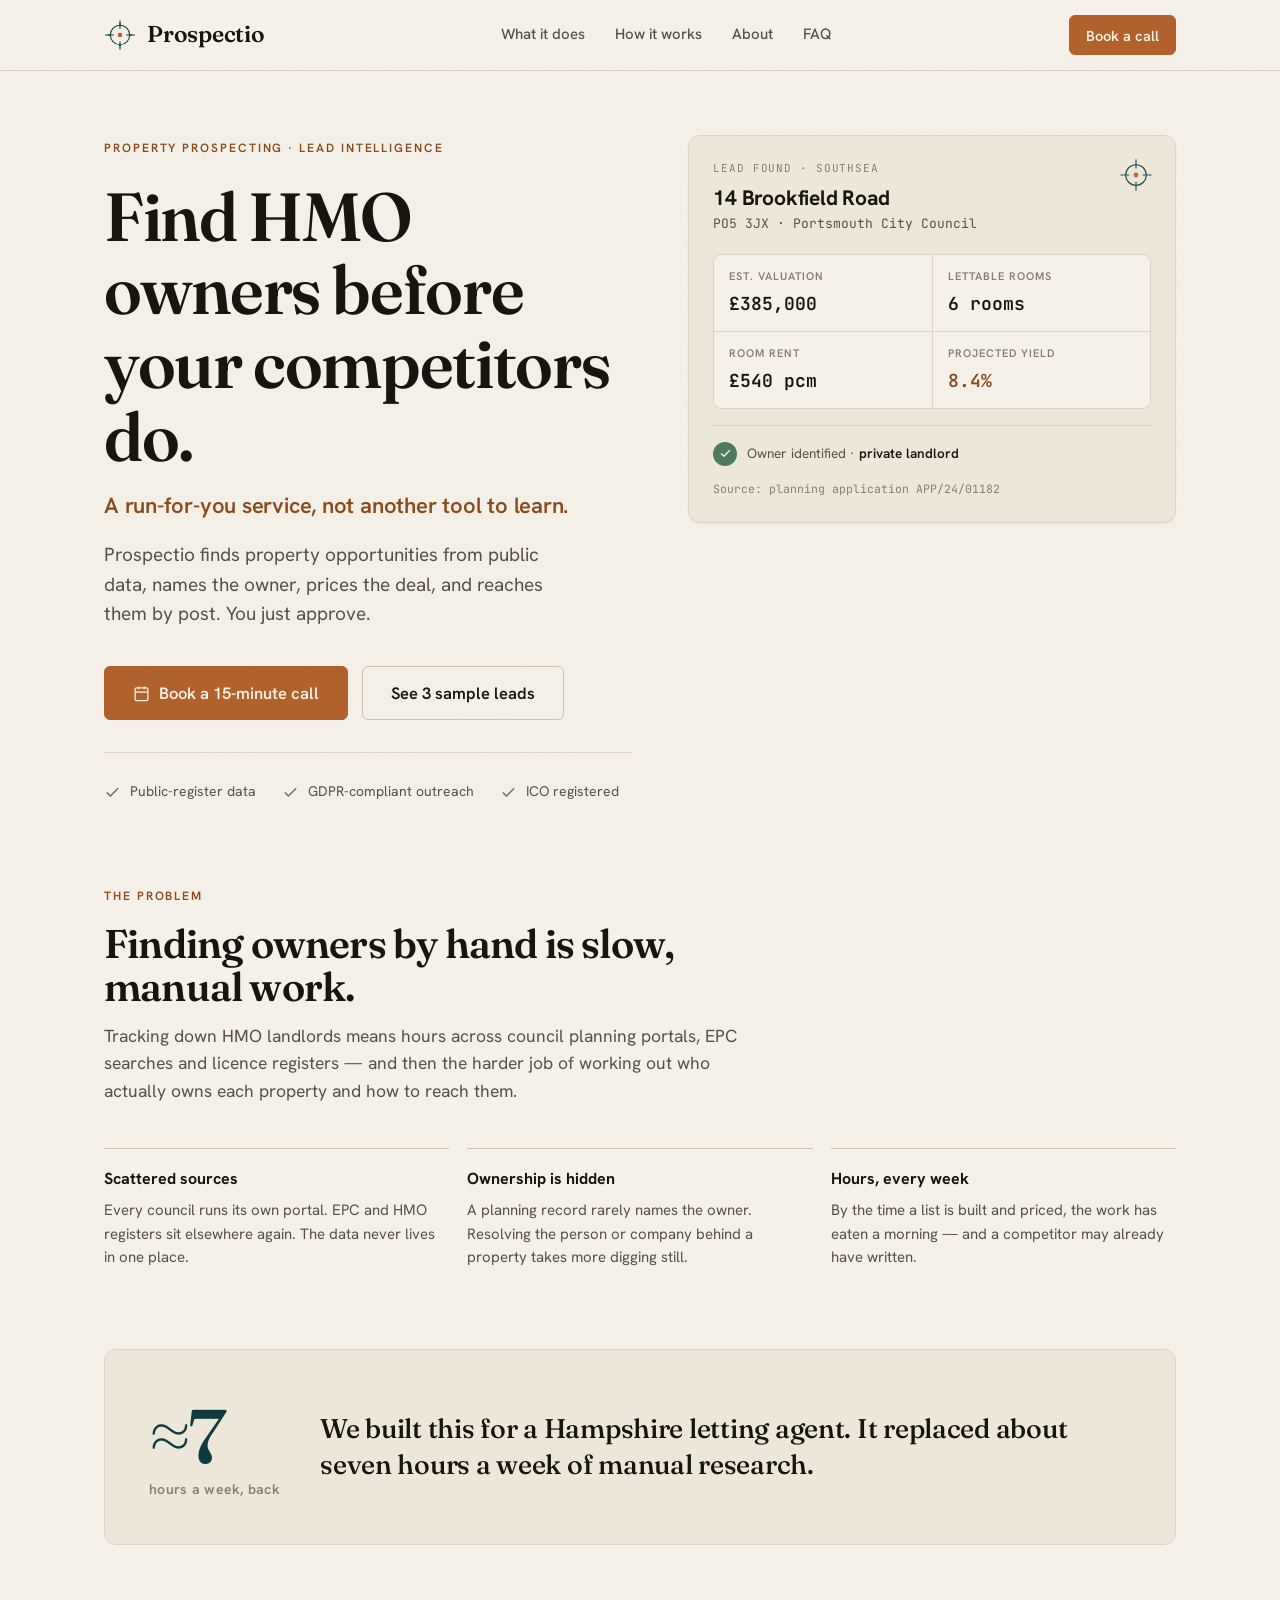
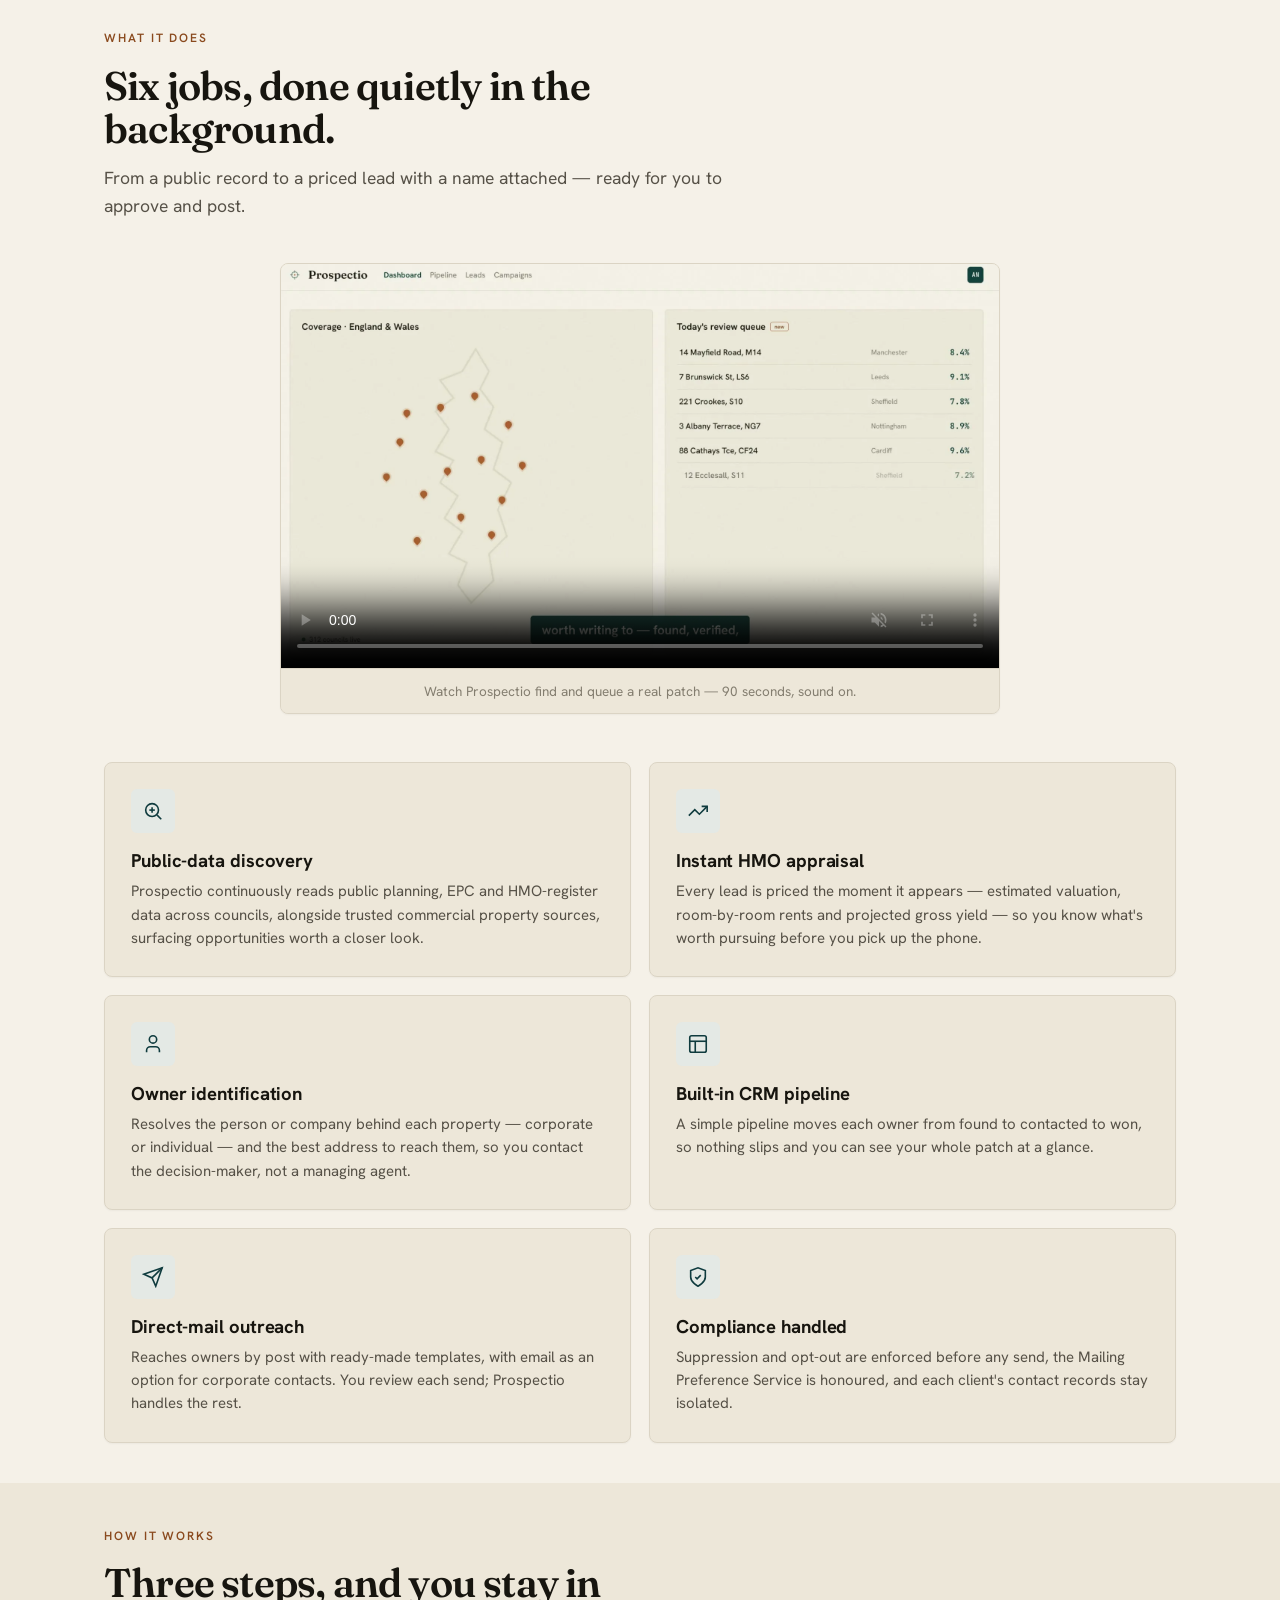
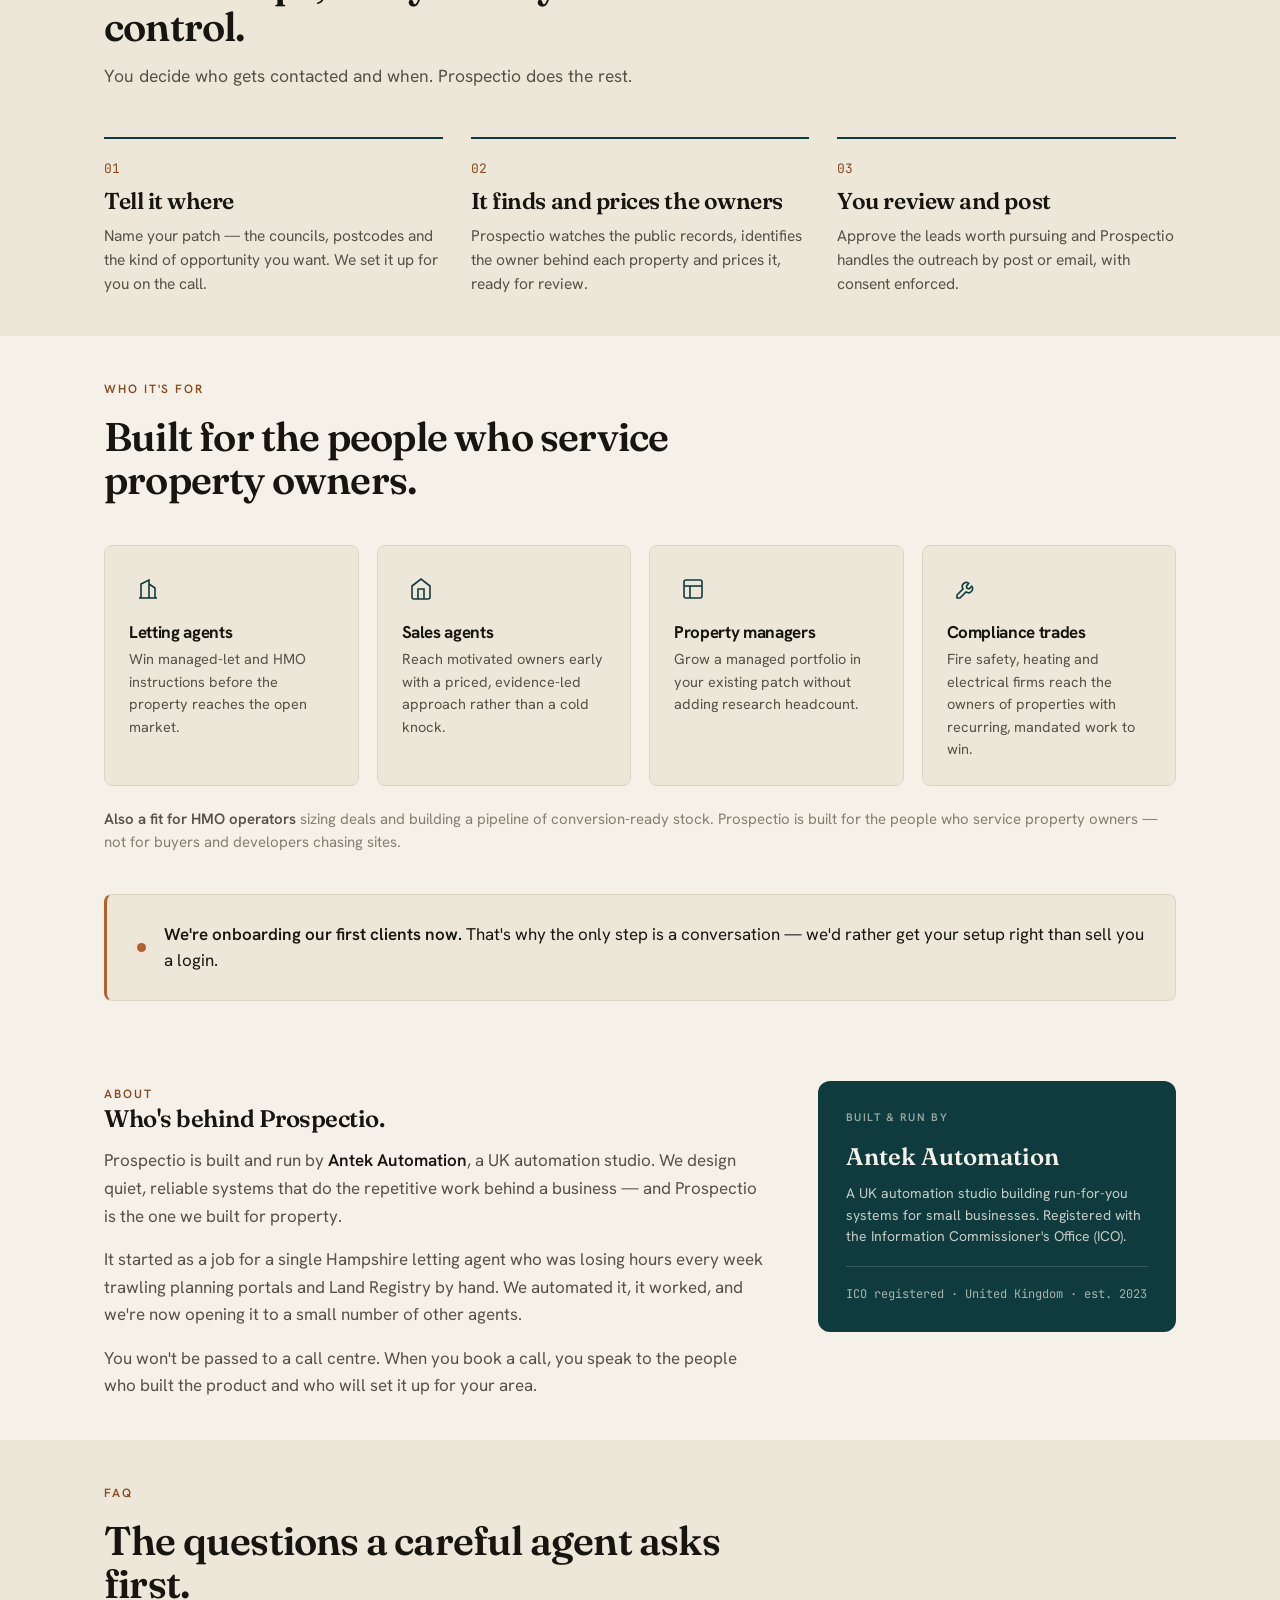
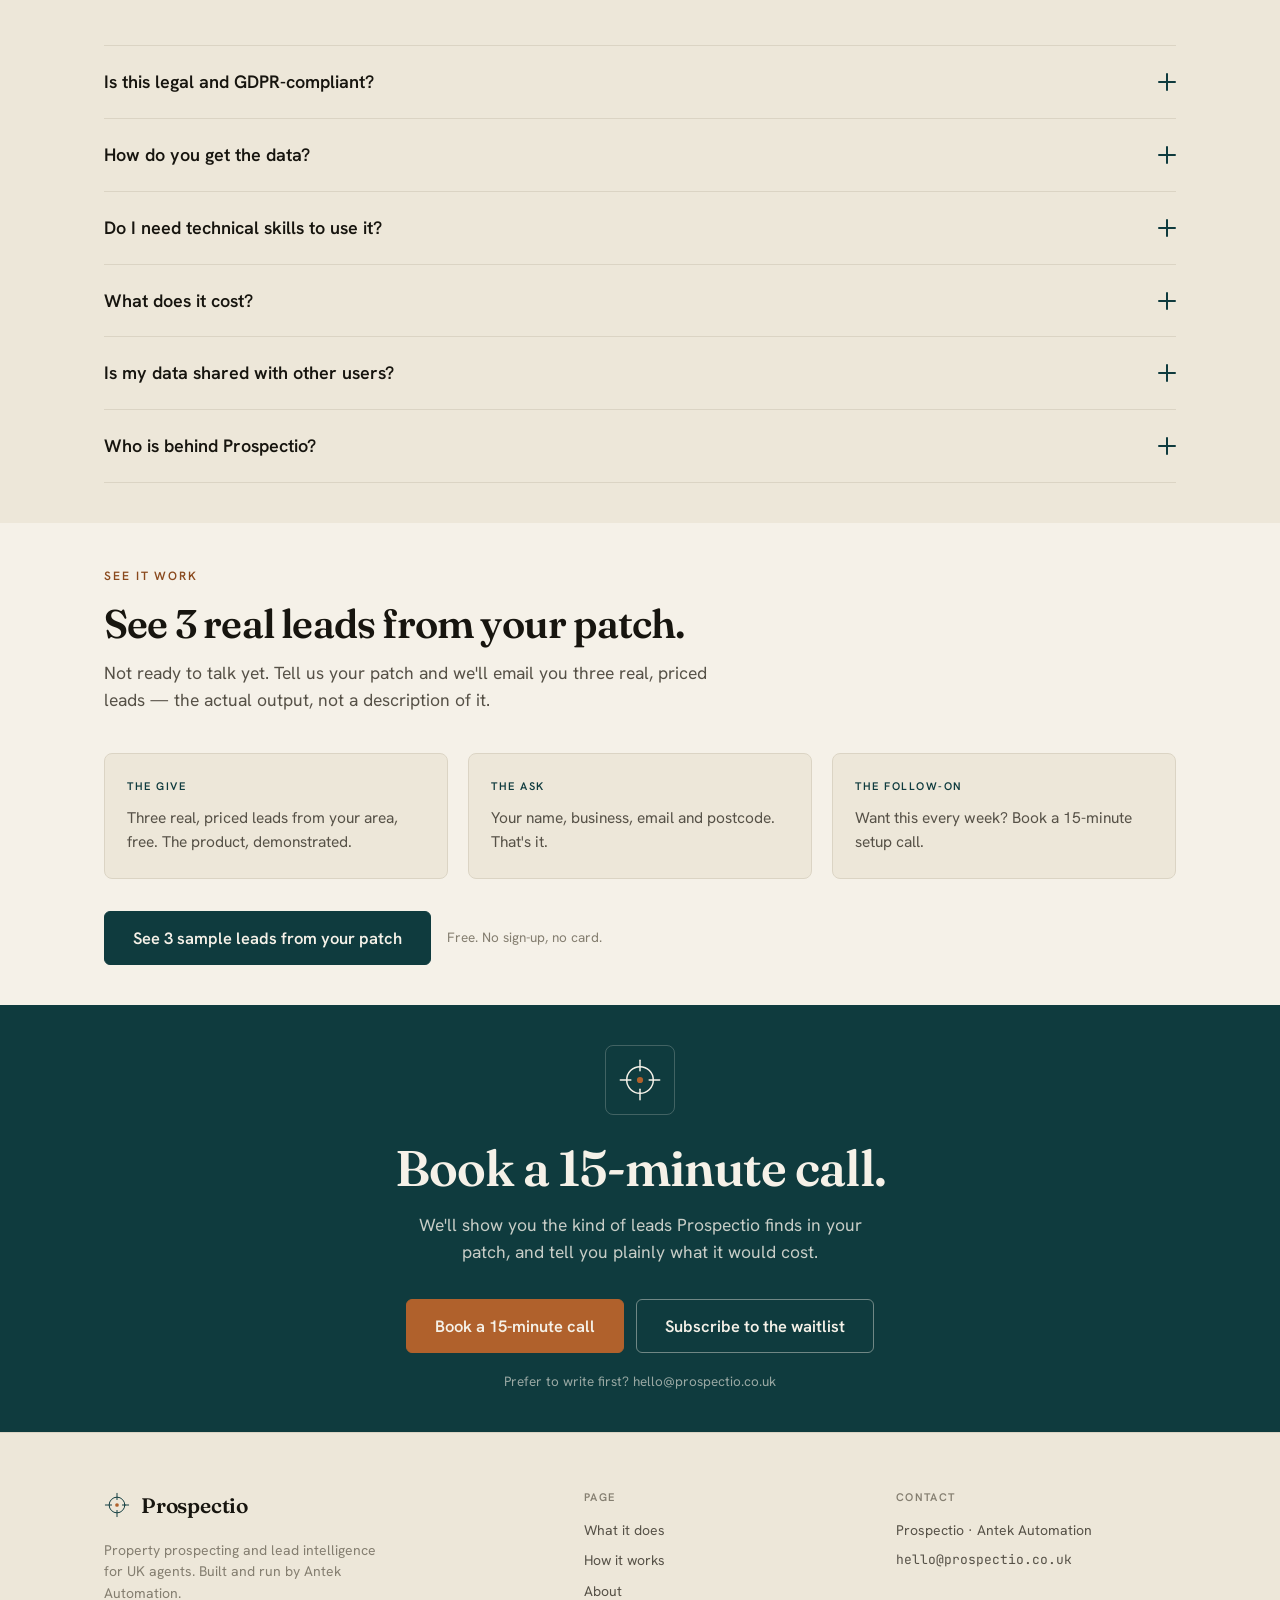
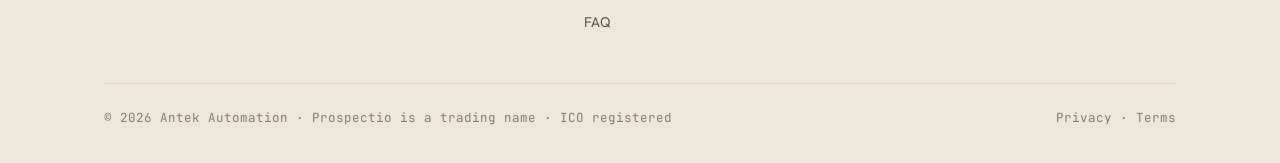
==== commit 89b2d0bf: "feat(landing): act on conversion review — function-first hero, sample-lead rung, trust chip - Hero: " ====
--- a/index.html
+++ b/index.html
@@ -153,19 +153,20 @@
     <div class="wrap">
       <div>
         <span class="eyebrow">Property prospecting · lead intelligence</span>
-        <h1>A run-for-you service, not a tool to learn.</h1>
-        <p class="sub">Prospectio finds property and HMO opportunities from public data, identifies the owners behind them, and helps you reach them by post — priced and ready to act on.</p>
+        <h1>Find HMO owners before your competitors do.</h1>
+        <p class="hero-kicker">A run-for-you service, not another tool to learn.</p>
+        <p class="sub">Prospectio finds property opportunities from public data, names the owner, prices the deal, and reaches them by post. You just approve.</p>
         <div class="hero-actions">
           <button class="btn btn-cta btn-lg" data-book>
             <svg viewBox="0 0 24 24" fill="none" stroke="currentColor" stroke-width="1.8"><rect x="3" y="4" width="18" height="18" rx="2"/><line x1="16" y1="2" x2="16" y2="6"/><line x1="8" y1="2" x2="8" y2="6"/><line x1="3" y1="10" x2="21" y2="10"/></svg>
             Book a 15-minute call
           </button>
-          <span class="note">No sign-up. A conversation, not a checkout.</span>
+          <button class="btn btn-outline btn-lg" data-sample>See 3 sample leads</button>
         </div>
         <div class="reassure">
           <span class="item"><svg viewBox="0 0 24 24" fill="none" stroke="currentColor" stroke-width="2"><polyline points="20 6 9 17 4 12"/></svg> Public-register data</span>
           <span class="item"><svg viewBox="0 0 24 24" fill="none" stroke="currentColor" stroke-width="2"><polyline points="20 6 9 17 4 12"/></svg> GDPR-compliant outreach</span>
-          <span class="item"><svg viewBox="0 0 24 24" fill="none" stroke="currentColor" stroke-width="2"><polyline points="20 6 9 17 4 12"/></svg> Run for you</span>
+          <span class="item"><svg viewBox="0 0 24 24" fill="none" stroke="currentColor" stroke-width="2"><polyline points="20 6 9 17 4 12"/></svg> ICO registered</span>
         </div>
       </div>
 
@@ -253,6 +254,7 @@
                  aria-label="Prospectio — every landlord in your patch, found and queued for outreach">
             <source data-src="assets/prospectio-vsl.mp4" type="video/mp4" />
           </video>
+          <figcaption class="vsl-caption">Watch Prospectio find and queue a real patch — 90 seconds, sound on.</figcaption>
         </figure>
       </div>
 
@@ -417,6 +419,35 @@
     </div>
   </section>
 
+  <!-- ===================== SAMPLE LEADS (mid-funnel rung) ===================== -->
+  <section id="sample" class="sample section-divider" aria-labelledby="sample-h">
+    <div class="wrap">
+      <div class="section-head">
+        <span class="eyebrow">See it work</span>
+        <h2 id="sample-h">See 3 real leads from your patch.</h2>
+        <p>Not ready to talk yet. Tell us your patch and we'll email you three real, priced leads — the actual output, not a description of it.</p>
+      </div>
+      <div class="give-grid">
+        <div class="give">
+          <div class="give-step">The give</div>
+          <p>Three real, priced leads from your area, free. The product, demonstrated.</p>
+        </div>
+        <div class="give">
+          <div class="give-step">The ask</div>
+          <p>Your name, business, email and postcode. That's it.</p>
+        </div>
+        <div class="give">
+          <div class="give-step">The follow-on</div>
+          <p>Want this every week? Book a 15-minute setup call.</p>
+        </div>
+      </div>
+      <div class="sample-actions">
+        <button class="btn btn-petrol btn-lg" data-sample>See 3 sample leads from your patch</button>
+        <span class="note">Free. No sign-up, no card.</span>
+      </div>
+    </div>
+  </section>
+
   <!-- ===================== CLOSING CTA ===================== -->
   <section class="closing" aria-labelledby="cta-h">
     <div class="wrap">
@@ -504,6 +535,30 @@
   </div>
 </div>
 
+<!-- ===================== SAMPLE-LEADS MODAL ===================== -->
+<div class="modal-backdrop" id="sampleModal" role="dialog" aria-modal="true" aria-labelledby="sm-title" aria-hidden="true">
+  <div class="modal modal-narrow">
+    <div class="modal-head">
+      <div class="t">
+        <svg width="30" height="30" viewBox="0 0 48 48" fill="none" aria-hidden="true">
+          <g stroke="#0F3B3E" stroke-width="1.8" stroke-linecap="round"><circle cx="24" cy="24" r="14.5"/><line x1="24" y1="3" x2="24" y2="13"/><line x1="24" y1="35" x2="24" y2="45"/><line x1="3" y1="24" x2="13" y2="24"/><line x1="35" y1="24" x2="45" y2="24"/></g>
+          <circle cx="24" cy="24" r="3.4" fill="#B0612C"/>
+        </svg>
+        <div>
+          <div class="ttl" id="sm-title">See 3 sample leads</div>
+          <div class="sub">Three real, priced leads from your patch · emailed to you, free</div>
+        </div>
+      </div>
+      <button class="modal-close" id="sampleClose" aria-label="Close">
+        <svg viewBox="0 0 24 24" fill="none" stroke-width="1.8"><line x1="6" y1="6" x2="18" y2="18"/><line x1="18" y1="6" x2="6" y2="18"/></svg>
+      </button>
+    </div>
+    <div class="modal-body">
+      <iframe class="form-embed" title="Request 3 sample leads from Prospectio" src="https://10362c08.sibforms.com/v2/serve/[base64]" frameborder="0" scrolling="auto" allowfullscreen loading="lazy"></iframe>
+    </div>
+  </div>
+</div>
+
 <!-- ===================== WAITLIST MODAL ===================== -->
 <div class="modal-backdrop" id="waitlistModal" role="dialog" aria-modal="true" aria-labelledby="wl-title" aria-hidden="true">
   <div class="modal modal-narrow">
@@ -543,6 +598,7 @@
   }
   wireModal('bookModal', '[data-book]', 'modalClose');
   wireModal('waitlistModal', '[data-waitlist]', 'waitlistClose');
+  wireModal('sampleModal', '[data-sample]', 'sampleClose');
 
   // VSL: show the poster until the viewer clicks, then load and play with sound.
   (function () {
--- a/landing.css
+++ b/landing.css
@@ -92,16 +92,18 @@
 .vsl { padding: 40px 0 8px; }
 .vsl-frame { max-width: 720px; margin: 0 auto; border: var(--border-width) solid var(--hairline); border-radius: 8px; overflow: hidden; background: var(--paper-raised); box-shadow: var(--shadow-card); }
 .vsl-video { display: block; width: 100%; height: auto; aspect-ratio: 16 / 9; background: var(--paper-raised); }
+.vsl-caption { margin: 0; padding: 12px 16px; font-size: 13.5px; color: var(--text-muted); text-align: center; border-top: 1px solid var(--hairline); background: var(--paper-raised); }
 @media (max-width: 860px) { .vsl { padding: 24px 0 4px; } }
 
 /* ---- Hero ---- */
 .hero { padding: 64px 0 40px; }
 .hero .wrap { display: grid; grid-template-columns: 1.04fr 0.96fr; gap: 56px; align-items: start; }
 .hero h1 { font-size: clamp(42px, 5.6vw, 68px); margin-top: 20px; }
-.hero .sub { margin-top: 22px; font-size: 19px; line-height: 1.55; color: var(--text-secondary); max-width: 480px; }
-.hero-actions { display: flex; align-items: center; gap: 16px; margin-top: 34px; flex-wrap: wrap; }
-.hero-actions .note { font-size: 13.5px; color: var(--text-muted); }
-.reassure { display: flex; gap: 26px; margin-top: 40px; flex-wrap: wrap; }
+.hero-kicker { margin-top: 18px; font-size: clamp(18px, 2vw, 22px); font-weight: 600; line-height: 1.3; letter-spacing: -0.01em; color: var(--copper-dark); }
+.hero .sub { margin-top: 20px; font-size: 19px; line-height: 1.55; color: var(--text-secondary); max-width: 480px; }
+.hero-actions { display: flex; align-items: center; gap: 14px; margin-top: 38px; flex-wrap: wrap; }
+.hero-actions .btn { flex: 0 1 auto; }
+.reassure { display: flex; gap: 26px; margin-top: 32px; padding-top: 28px; border-top: 1px solid var(--hairline); flex-wrap: wrap; }
 .reassure .item { display: flex; align-items: center; gap: 9px; font-size: 14px; color: var(--text-secondary); }
 .reassure .item svg { width: 17px; height: 17px; stroke: var(--status-positive); flex: none; }
 
@@ -174,6 +176,15 @@
 .status-band .dot { width: 9px; height: 9px; border-radius: 50%; background: var(--copper); flex: none; box-shadow: 0 0 0 4px var(--copper-tint); }
 .status-band p { font-size: 17px; color: var(--ink); }
 .status-band p b { font-weight: 600; }
+
+/* ---- Sample leads (mid-funnel rung) ---- */
+.give-grid { display: grid; grid-template-columns: repeat(3, 1fr); gap: 20px; margin-top: 40px; }
+.give { background: var(--surface-card); border: 1px solid var(--hairline); border-radius: var(--radius-md); padding: 24px 22px; }
+.give-step { font-size: 11px; font-weight: 600; text-transform: uppercase; letter-spacing: 0.14em; color: var(--petrol); }
+.give p { margin-top: 10px; font-size: 15.5px; line-height: 1.55; color: var(--text-secondary); }
+.sample-actions { display: flex; align-items: center; gap: 16px; margin-top: 32px; flex-wrap: wrap; }
+.sample-actions .note { font-size: 13.5px; color: var(--text-muted); }
+@media (max-width: 720px) { .give-grid { grid-template-columns: 1fr; } }
 
 /* ---- About ---- */
 .about .wrap { display: grid; grid-template-columns: 1.3fr 0.7fr; gap: 48px; align-items: start; }
